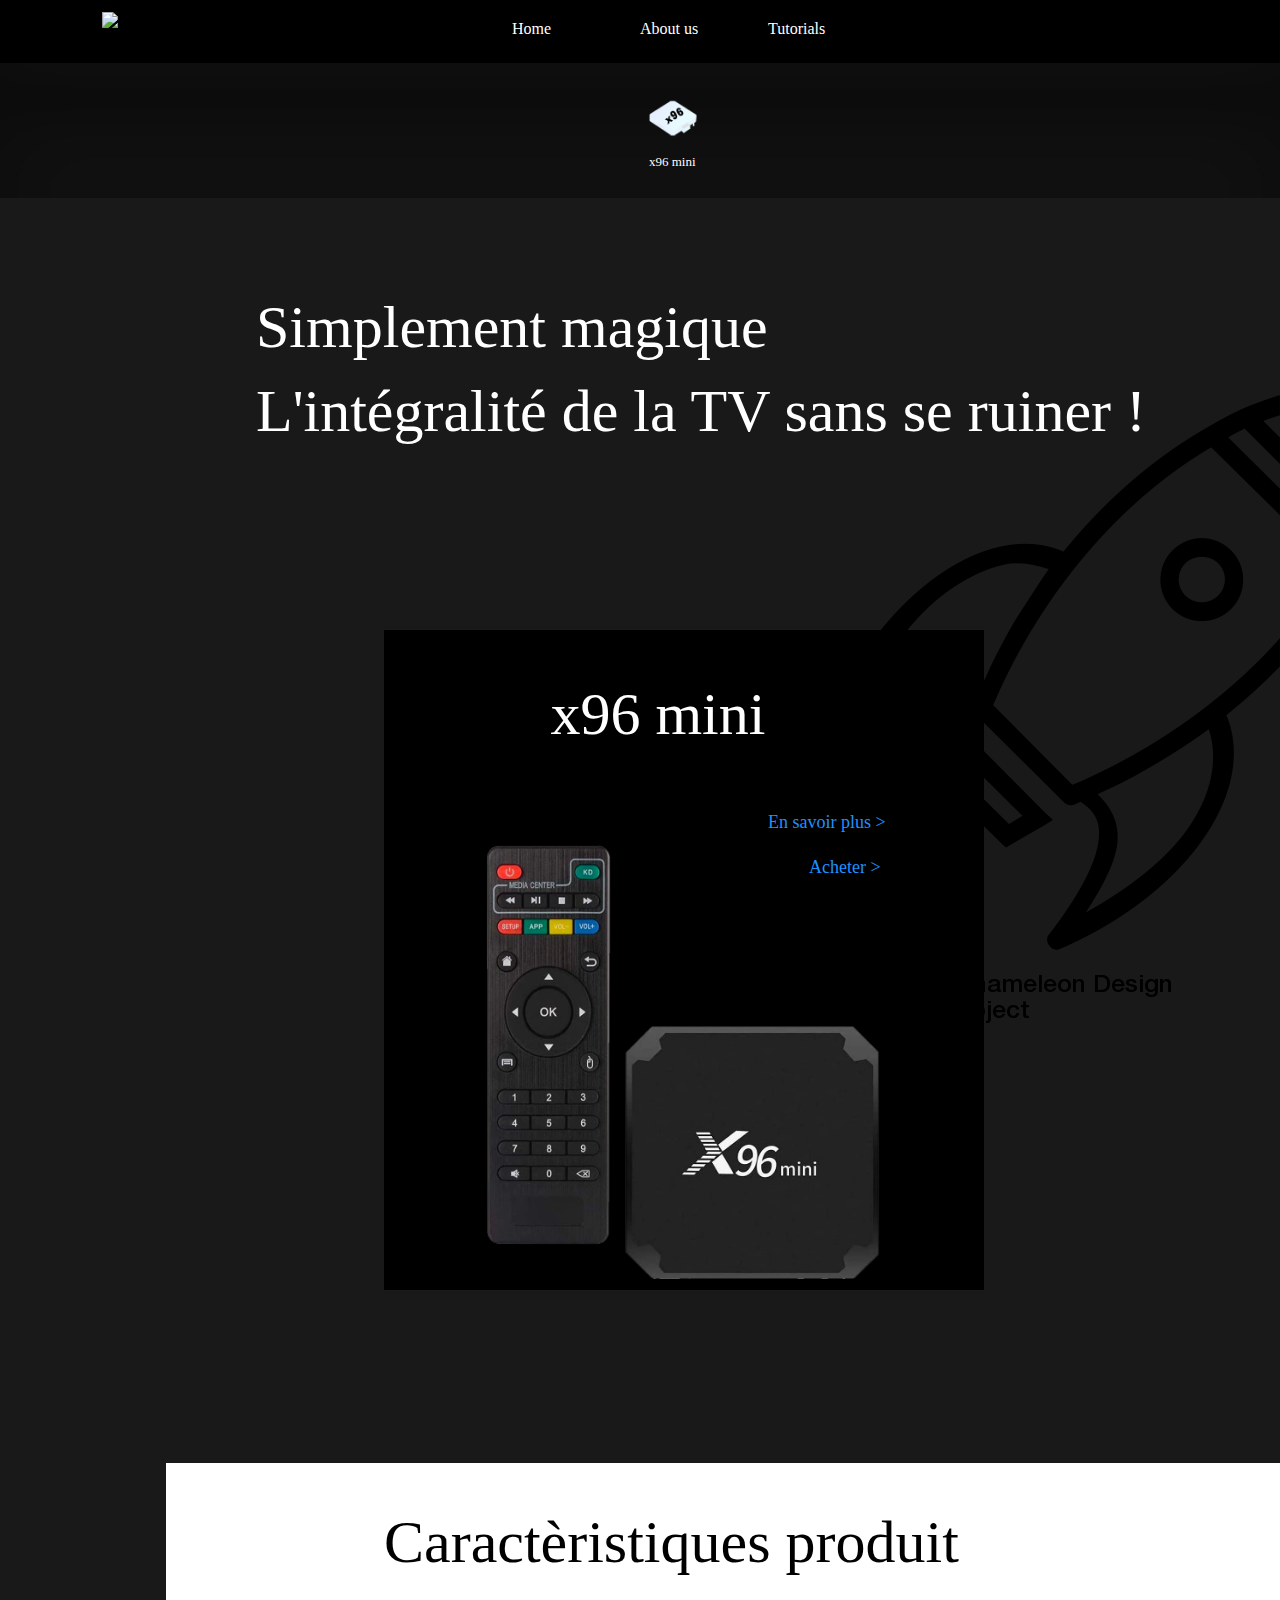
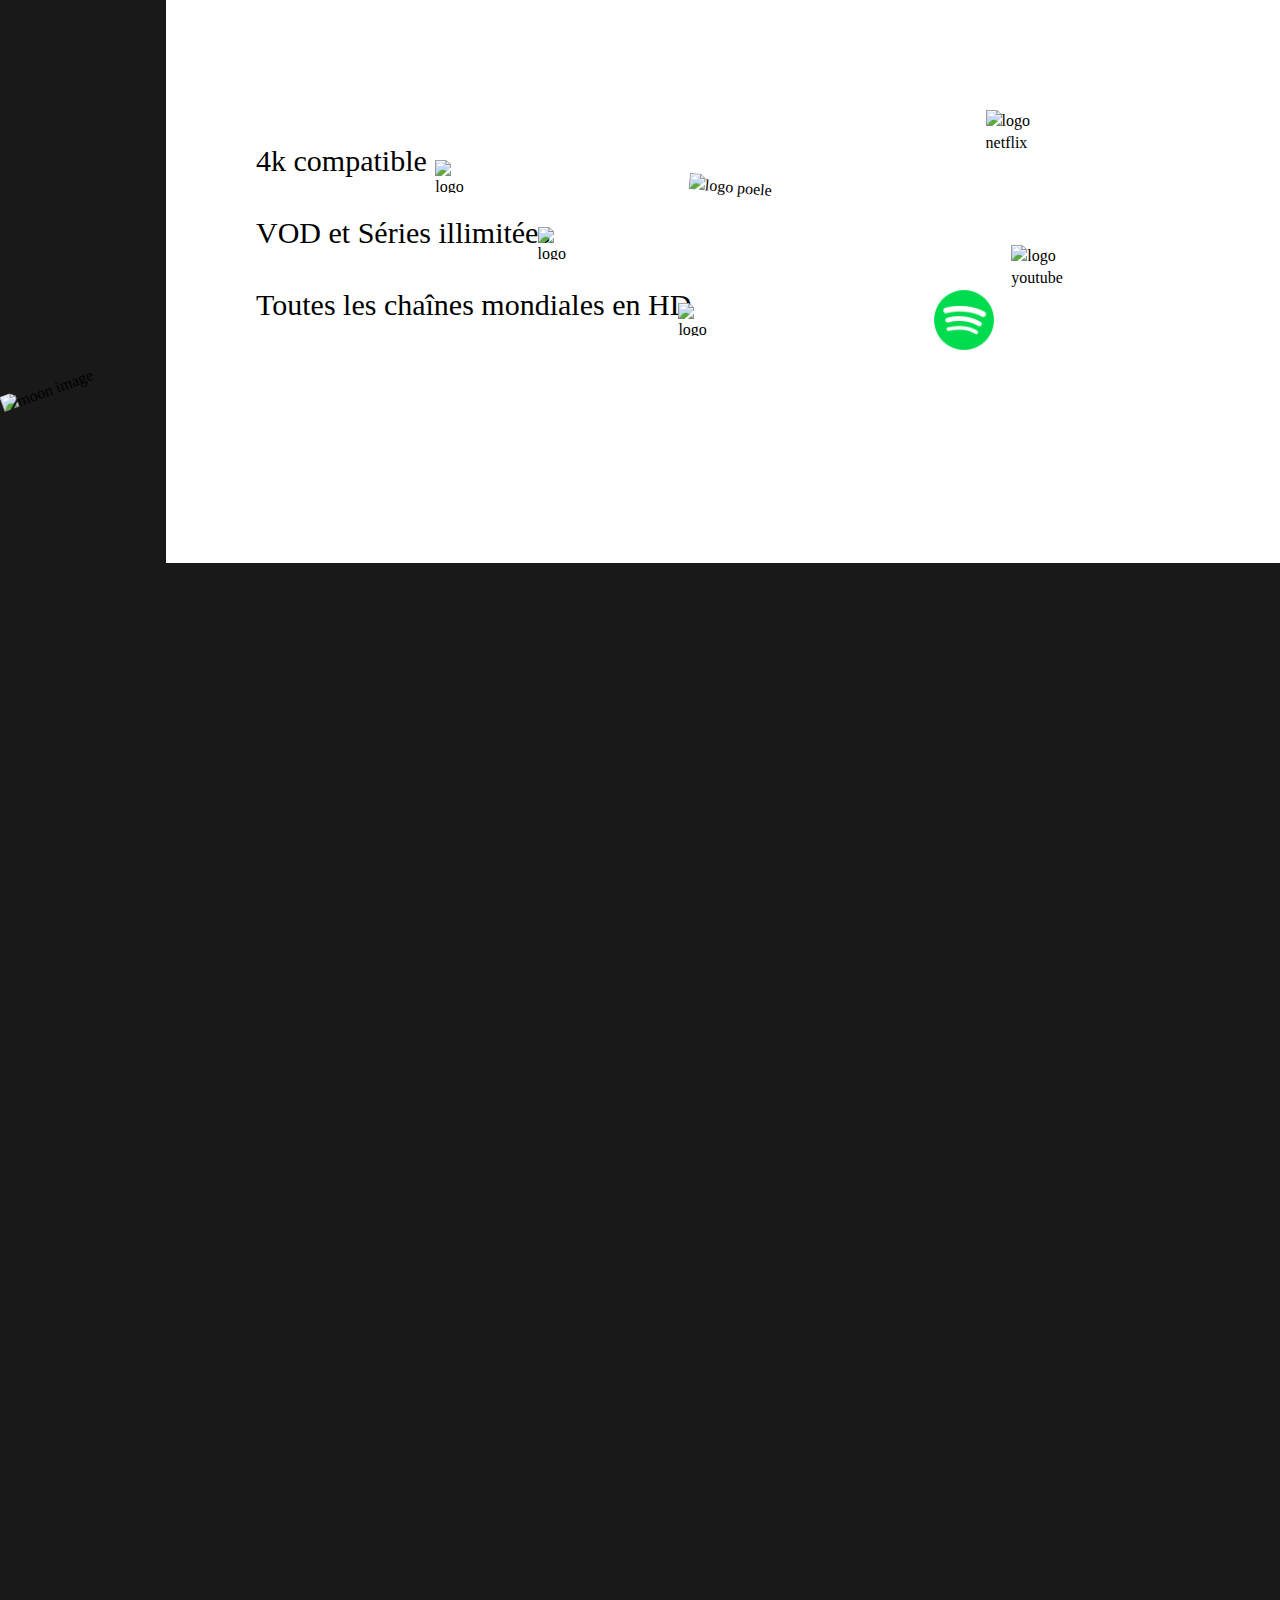
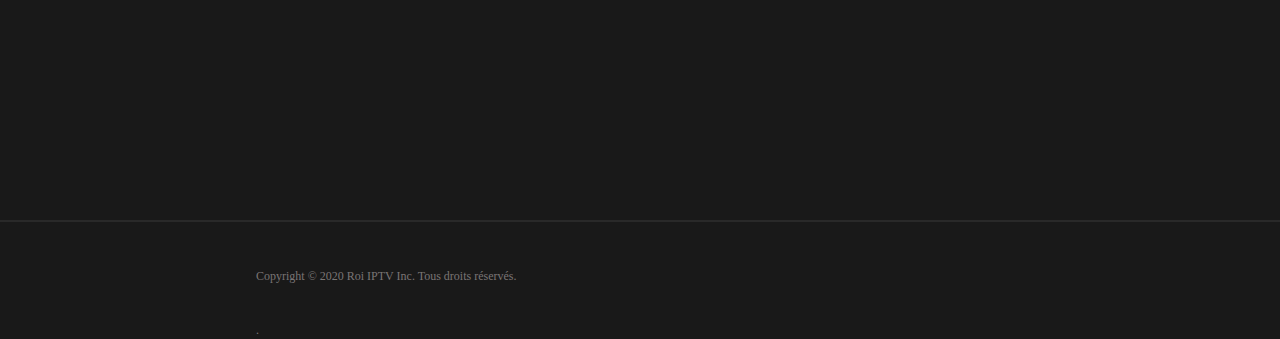
==== index.html @ aae1b85e "ajout fontface pour avoir polices" ====
<!DOCTYPE html>
<html>

  <head>
      <meta charset="utf-8">
      <title>Roi IPTV</title>

      <link rel="stylesheet" href="css/normalize.css">
      <link rel="stylesheet" href="css/main.css">
      <link rel="stylesheet" href="css/mobile.css">
      <meta name="viewport" content="width=device-width, initial-scale=1.0">

      <meta name="theme-color" content="#fafafa">

  </head>

  <body>

    <header>
      <div class="navbar"></div>
      <img class="couronne" src="img/couronne.png" alt="logo couronne"/>
      <img class="menuiptv" src="img/menuiptv.jpg" alt="menu iptv"/>
      <img class="logoiptv" src="img/iptvlogo.png" alt="logo iptv"/>

      <a class="home" href="index.html">Home</a>
      <a class="about" href="">About us</a>
      <a class="tuto" href="">Tutorials</a>


    </header>

    <main>
      <p class="titremagique">Simplement magique</br> L'intégralité de la TV sans se ruiner !</p>
      <ul>
        <li><a href="#first-sec" class="txt-product-scroll">x96 mini</a></li>
      </ul>

            <section id="blackblocsec">
              <p id="first-sec">FirstSec</p>
            </section>
            <section id="whiteblocsec">
              <p id="second-sec">FirstSec</p>
            </section>

      <p class="txt-product">x96 mini</p>


      <div id="blackblock"></div>


      <a href="#second-sec" class="learn-more">En savoir plus ></a>
      <a href="payment.html" class="acheter">Acheter ></a>
      <img src="img/commandex96.png" class="commandex96img">
      <img src="img/x96box.png" class="boxx96">
      <img src="img/x96img.png" class="x96img">


      <div class="whiteblock"></div>
      <img class="rocket" src="img/rocket.png" alt="rocket image">

      <img class="moon" src="img/moon.png" alt="moon image">
      <img class="spotify" src="img/spotify.png" alt="logo spotify">
      <img class="netflix" src="img/netflix.png" alt="logo netflix">
      <img class="youtube" src="img/youtube.png" alt="logo youtube">
      <img class="poele" src="img/poele.png" alt="logo poele">
      <p class="car-produit">Caractèristiques produit</p>
      <p class="quatrek">4k compatible</p>
      <p class="vod">VOD et Séries illimitées</p>
      <p class="chaines">Toutes les chaînes mondiales en HD</p>
      <img class="check" src="img/check.png" alt="logo check">
      <img class="check2" src="img/check.png" alt="logo check2">
      <img class="check3" src="img/check.png" alt="logo check3">


    </main>

    <footer>
      <p class="txt-copyright">Copyright © 2020 Roi IPTV Inc. Tous droits réservés.</p>
      <div class="blocfoot"></div>
      <p class="bas-page">.</p>
    </footer>

  <script>
    myID = document.getElementById("whiteblock");

    var myScrollFunc = function() {
      var y = window.scrollY;
      if (y >= 800) {
        myID.className = "whiteblock show"
      } else {
        myID.className = "whiteblock hide"
      }
    };

    window.addEventListener("scroll", myScrollFunc);
  </script>


  </body>

</html>
---- css/main.css ----
@font-face {
  font-family: "San Francisco";
  font-weight: 400;
  src: url("https://applesocial.s3.amazonaws.com/assets/styles/fonts/sanfrancisco/sanfranciscodisplay-regular-webfont.woff");
}

html {
    background-color: #191919;
    font-size: 1em;
    line-height: 1.4;
    scroll-behavior: smooth;
    overflow-x: hidden;
  }

  .navbar {
    position: absolute;
    background-color: black;
    top: 0%;
    width: 100%;
    height: 7%;
    z-index: 3;
  }


  .menuiptv {
    position: absolute;
    top: 0%;
    height: 22%;
    width: 100%;
  }

  .couronne {
    position: absolute;
    top: 1.3%;
    left: 8%;
    z-index: 4;
    height: 31px;
    width: 35px;
    animation-name: rotacrn;
    animation-duration: 3s;
  }

  .logoiptv {
    position: absolute;
    left: 50%;
    top: 10.5%;
    z-index: 4;
    height: 75px;
    width: 70px;
  }


  #blackblock {
    position: absolute;
    top: 70%;
    left: 30%;
    height: 660px;
    width: 600px;
    background-color: black;
    z-index: 4;
  }

  .titremagique {
    position: absolute;
    top: 25%;
    left: 20%;
    animation-name: anim-magique;
    animation-duration: 1.5s;
    animation-fill-mode: forwards;
    font-size: 60px;
    z-index: 4;
    color: white;
    font-family: "SF Pro Display";
  }

  @keyframes anim-magique {
    0%{visibility: hidden;top:36%;}
    50%{visibility: hidden;top:36%;}
    100%{visibility: visible;top:25%;}

  }

  .txt-product {
    position: absolute;
    color: white;
    font-size: 60px;
    font-family: "SF Pro Display";
    top: 68%;
    left: 43%;
    z-index: 5;

  }

  .txt-product-scroll {
    position: absolute;
    color: white;
    font-size: 13px;
    font-family: "Avenir";
    font-weight: Roman;
    text-decoration: none;
    top: 17%;
    left: 50.7%;
    z-index: 5;

  }

  .txt-product-scroll:hover {
    position: absolute;
    color: dodgerblue;
    font-size: 13px;
    font-family: "Avenir";
    font-weight: Roman;
    text-decoration: none;
    top: 17%;
    left: 50.7%;
    z-index: 5;

  }

  #first-sec {
    visibility: hidden;
    position: absolute;
    color: white;
    font-size: 60px;
    font-family: "SF Pro Display";
    top: 60%;
    left: 43%;
    z-index: 5;

  }

  .home {
    position: absolute;
    color: white;
    font-size: 16px;
    font-family: "Avenir";
    font-weight: Roman;
    text-decoration: none;
    top: 2%;
    left: 40%;
    z-index: 5;

  }

  .about {
    position: absolute;
    color: white;
    font-size: 16px;
    font-family: "Avenir";
    font-weight: Roman;
    text-decoration: none;
    top: 2%;
    left: 50%;
    z-index: 5;

  }

  .tuto {
    position: absolute;
    color: white;
    font-size: 16px;
    font-family: "Avenir";
    font-weight: Roman;
    text-decoration: none;
    top: 2%;
    left: 60%;
    z-index: 5;

  }

  .learn-more {
    position: absolute;
    color: dodgerblue;
    font-size: 18px;
    font-family: "SF Pro Display";
    font-weight: Light Italic;
    text-decoration: none;
    top: 90%;
    left: 60%;
    z-index: 7;

  }

 .x96img {

   display: none;
   position: absolute;
   height: 500px;
   width: 520px;
   top: 90%;
   left: 34%;
   z-index: 6;

 }

 .commandex96img {

   position: absolute;
   height: 430px;
   width: 155px;
   top: 93%;
   left: 37%;
   z-index: 6;

 }
  .boxx96 {
    position: absolute;
    height: 280px;
    width: 280px;
    top: 112.6%;
    left: 48%;
    z-index: 6;

  }

 .boxx96:hover {
   transform: rotate(-10deg);
   transition-duration: 3s;
 }

  .whiteblock {

    position: absolute;
    top: 162.5%;
    left: 13%;
    height: 700px;
    width: 1150px;
    background-color: white;
    z-index: 7;

  }

  #second-sec {
    visibility: hidden;
    position: absolute;
    color: white;
    font-size: 60px;
    font-family: "SF Pro Display";
    top: 153%;
    left: 43%;
    z-index: 5;

  }

  .txt-copyright {
    position: absolute;
    color: #7a7575;
    font-family: "SF Pro Display";
    font-size: 12px;
    top: 384%;
    left: 20%;
    z-index: 7;
  }

  .car-produit {
    position: absolute;
    color: black;
    font-family: "SF Pro Display";
    font-size: 60px;
    top: 160%;
    left: 30%;
    z-index: 8;
  }

  @keyframes rotacrn {
    0% {
      position: absolute;
    }
    100% {
      position: absolute;
      transform: rotate(360deg)
    }

  }

  .blocfoot {
    position: absolute;
    background-color: #292929;
    top: 380%;
    width: 100%;
    height: 0.2%;
    z-index: 3;
  }

  .bas-page {
    position: absolute;
    color: #7a7575;
    font-family: "SF Pro Display";
    font-size: 12px;
    top: 390%;
    left: 20%;
    z-index: 7;
  }

  .rocket {
    position: absolute;
    top: 40%;
    left: 60%;
    z-index: 2;
  }

  .rocketanim {
    position: absolute;
    height: 60px;
    width: 35px;
    top: 172%;
    left: 75%;
    animation-name: rocket-animation;
    animation-duration: 5s;
    animation-delay: 10s;
    animation-fill-mode: forwards;
    z-index: 8;
  }

  .moon {
    position: absolute;
    top: 220%;
    transform: rotate(340deg);
    left: 0%;
    z-index: 2;
  }

  @keyframes rocket-animation {
    0% {
      position: absolute;
      transform: rotate(0deg);
      top: 172%;
      left: 75%;
    }
    50% {
      position: absolute;
      transform: rotate(-90deg);
      top: 177%;
      left: 75%;
    }
    100% {
      position: absolute;
      transform: rotate(-90deg);
      top: 177%;
      left: 30%;
    }
  }

#paypal-button-container,#smart-button-container{
  position: absolute;
  top:90%;
}

 .acheter {
   position: absolute;
   color: dodgerblue;
   font-size: 18px;
   font-family: "SF Pro Display";
   font-weight: Light Italic;
   text-decoration: none;
   top: 95%;
   left: 63.2%;
   z-index: 7;

 }

 .spotify{
   position: absolute;
   top:210%;
   left:73%;
   height:60px;
   width:60px;
   transformation:rotate(0deg);
   animation-name:anim-spot;
   animation-duration:5s;
   animation-fill-mode:forwards;
   animation-iteration-count: infinite;
   z-index:8;
 }

 .netflix{
   position: absolute;
   top:190%;
   left:77%;
   height:63px;
   width:86px;
   animation-name:anim-net;
   animation-duration:5s;
   animation-fill-mode:forwards;
   animation-iteration-count: infinite;
   z-index:8;
 }

 .youtube{
   position: absolute;
   top:205%;
   left:79%;
   height:63px;
   width:63px;
   animation-name:anim-ytb;
   animation-duration:5s;
   animation-fill-mode:forwards;
   animation-iteration-count: infinite;
   z-index:8;
 }

 .poele{
   position: absolute;
   top:200%;
   left:53%;
   height:247px;
   width:635px;
   transform: rotate(5deg);
   animation-name:anim-poele;
   animation-duration:5s;
   animation-fill-mode:forwards;
   animation-iteration-count: infinite;
   z-index:7;
 }

 @keyframes anim-poele{
   0%{transform:rotate(5deg);}
   50%{transform:rotate(-5deg);}
   100%{transform:rotate(5deg);}

 }

 @keyframes anim-spot{
   0%{top:198%;}
   30%{top:190%;transform:rotate(-90deg)}
   100%{top:198%;transform:rotate(0deg)}
 }

 @keyframes anim-net{
   0%{top:190%;}
   30%{top:185%;transform:rotate(-45deg)}
   100%{top:190%;transform:rotate(0deg)}
 }

 @keyframes anim-ytb{
   0%{top:205%;}
   30%{top:195%;transform:rotate(-40deg)}
   100%{top:205%;transform:rotate(0deg)}
 }

 .quatrek {
   position: absolute;
   color: black;
   font-family: "SF Pro Display";
   font-size: 30px;
   top: 190%;
   left: 20%;
   z-index: 8;
 }

 .vod {
   position: absolute;
   color: black;
   font-family: "SF Pro Display";
   font-size: 30px;
   top: 198%;
   left: 20%;
   z-index: 8;
 }

 .chaines {
   position: absolute;
   color: black;
   font-family: "SF Pro Display";
   font-size: 30px;
   top: 206%;
   left: 20%;
   z-index: 8;
 }

 .check{
   position: absolute;
   top:195.5%;
   left:34%;
   z-index: 8;
   height:33px;
   width:33px;
 }

 .check2{
   position: absolute;
   top:203%;
   left:42%;
   z-index: 8;
   height:33px;
   width:33px;
 }

 .check3{
   position: absolute;
   top:211.4%;
   left:53%;
   z-index: 8;
   height:33px;
   width:33px;
 }
---- css/mobile.css ----
@media screen and (max-width: 450px) {


  .home {
    left:28%;
  }

  .about {
    left:45%;
  }

  .tuto{
    left:68%;
  }

  .logoiptv{
    left:42%;
  }

  .txt-product{
    left:20%;
  }

  .txt-product-scroll{
    left:44.5%;
  }

  .txt-product-scroll:hover {
    left:44.5%;

  }

  .titremagique{
    top:20%;
    left:10%;
    font-size: 32px;
  }

  @keyframes anim-magique {
    0%{visibility: hidden;top:36%;}
    50%{visibility: hidden;top:36%;}
    100%{visibility: visible;top:20%;}

  }

  #blackblock{
    top:53%;
    left:4.5%;
    height: 500px;
    width: 340px;
  }

  .rocket{
    display: none;
  }


  .moon{
    display: none;
  }

  .txt-product{
    top:46%;
  }

  .x96img{
    display: block;
    top:70%;
    left:7%;
    height: 325px;
    width: 338px;
  }

  .commandex96img {

    display: none;
    position: absolute;
    height: 430px;
    width: 155px;
    top: 93%;
    left: 37%;
    z-index: 6;

  }
  .boxx96 {
    display: none;
    position: absolute;
    height: 280px;
    width: 280px;
    top: 112.6%;
    left: 48%;
    z-index: 6;

  }

  .learn-more{
    top:70%;
  }

  #first-sec {
    top: 40%;

  }

  .whiteblock{
    display:block;
    height: 630px;
    width: 340px;
    left:4.5%;
    top:150%;
  }
  .car-produit{
    top:145%;
    font-size: 40px ;
    left:8%;
  }

  #second-sec{
    top:139.9%;
  }

  .txt-copyright {

    left: 13%;

  }

  .acheter{
    top:75%;
    left:72.4%;
  }

  .poele{
    top:225%;
    left:8%;
    height:123.5px;
    width:317.5px;
  }

  .quatrek {

    top: 170%;
    left:6%;

  }

  .vod {

    top: 178%;
    left:6%;

  }

  .chaines {

    top: 186%;
    left:6%;

  }

  .check{

    top:176%;
    left:59%;

  }

  .check2{

    top:184%;
    left:86%;

  }

  .check3{

    top:198%;
    left:68%;
  }

  .spotify{
    top:220%;
    left:44%;
    height: 40px;
    width: 40px;
  }

  .netflix{
    left:54%;
    height: 42px;
    width: 57.333px;
  }

  .youtube{
    left:56%;
    height: 42px;
    width: 42px;
  }

  @keyframes anim-spot{
    0%{top:220%;}
    30%{top:215%;transform:rotate(-90deg)}
    100%{top:220%;transform:rotate(0deg)}
  }

  @keyframes anim-net{
    0%{top:223%;}
    30%{top:218%;transform:rotate(-45deg)}
    100%{top:223%;transform:rotate(0deg)}
  }

  @keyframes anim-ytb{
    0%{top:215%;}
    30%{top:210%;transform:rotate(-40deg)}
    100%{top:215%;transform:rotate(0deg)}
  }

  #paypal-button-container{
    position: absolute;
    top:45%;
    left:0%;
    background-position-y: 600px;

  }

  #whiteblockPAY {
    position: absolute;
    top: 40%;
    left: 0%;
    height: 200px;
    width: 100%;
    background-color: darkgrey;
    z-index: 4;
  }

}
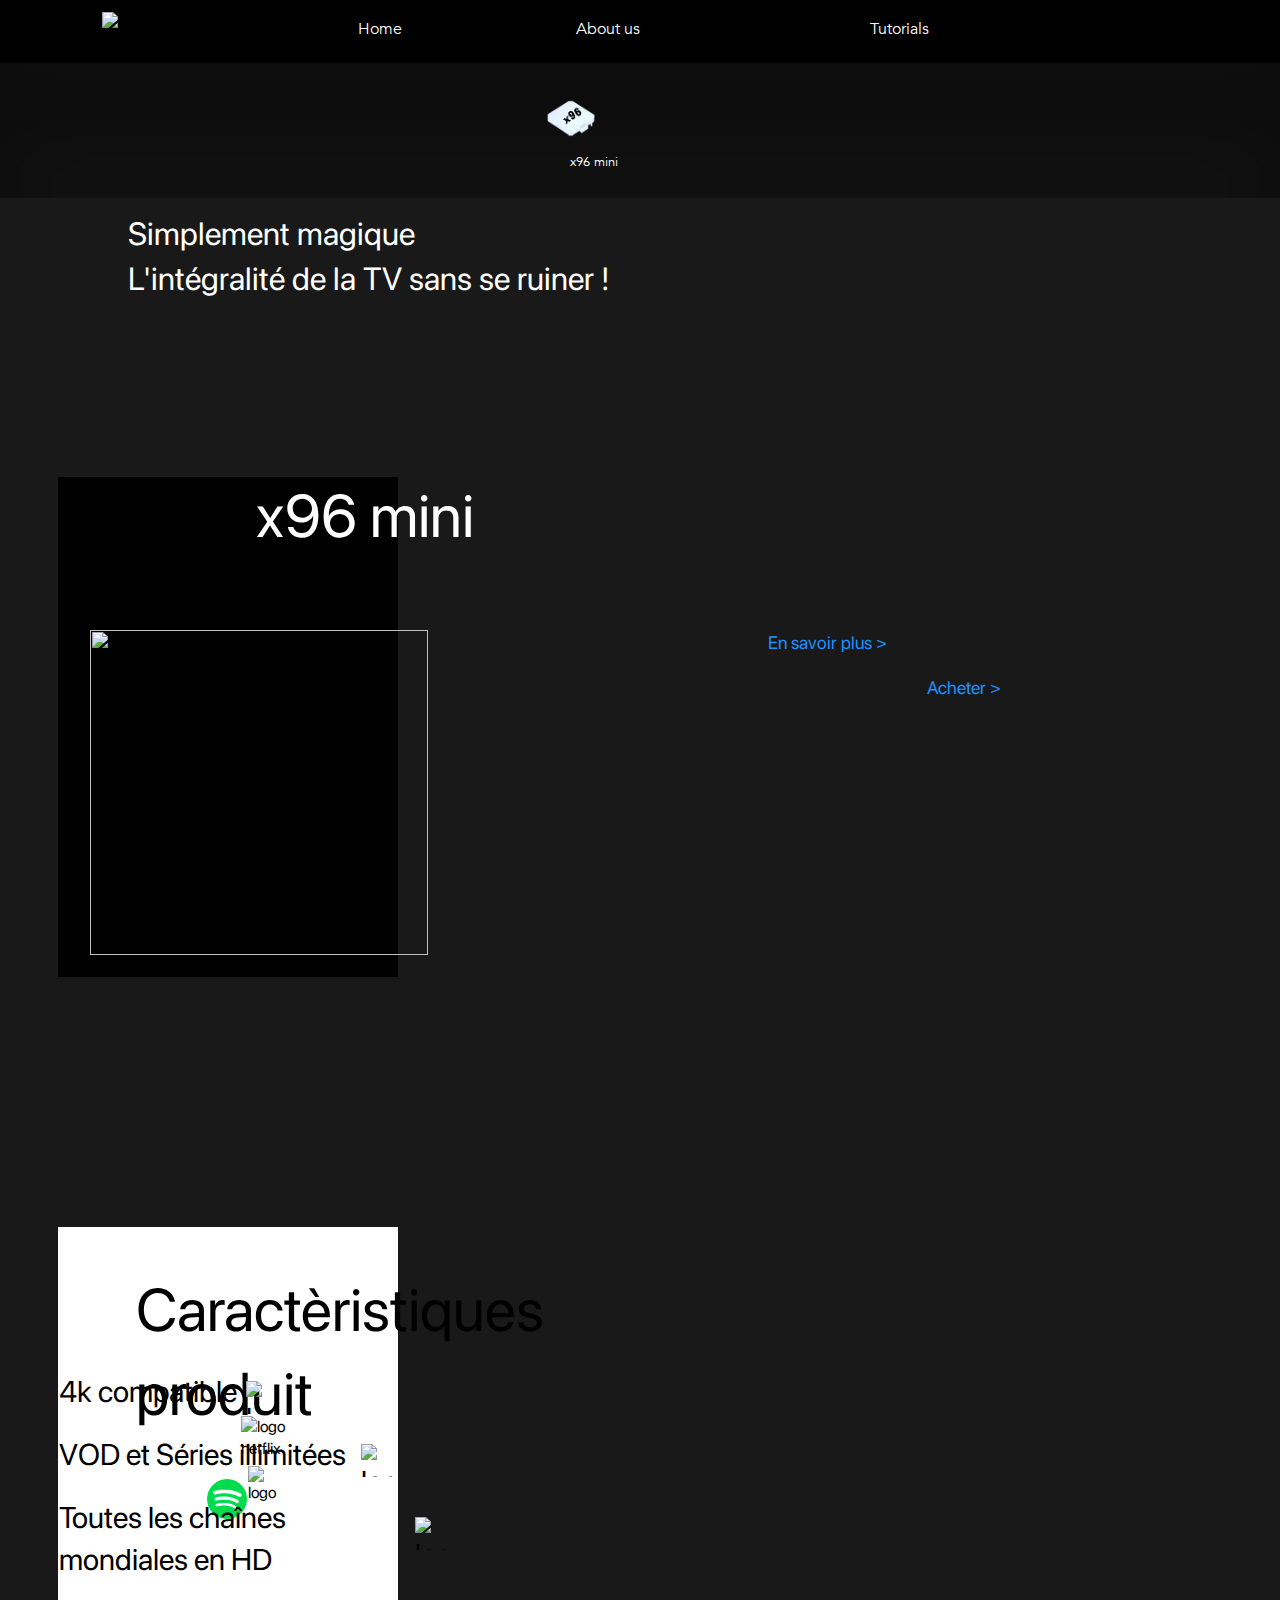
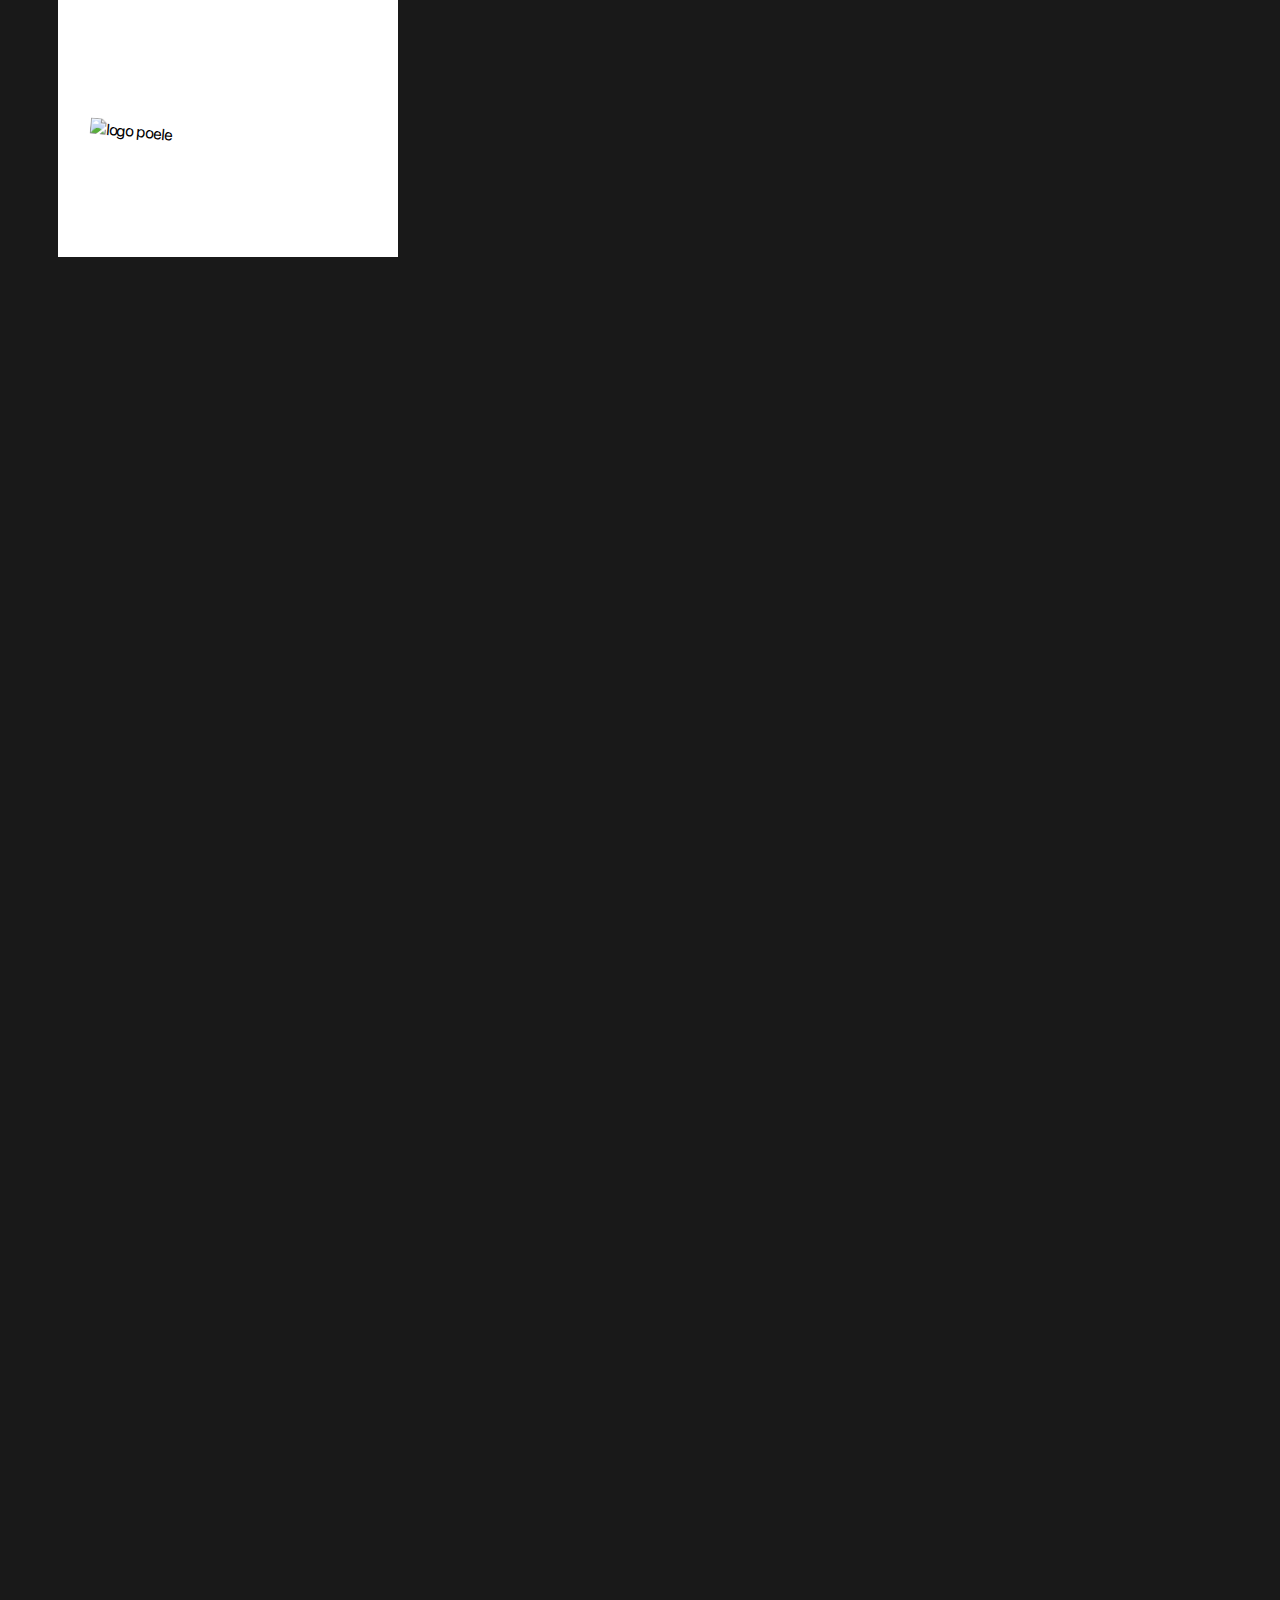
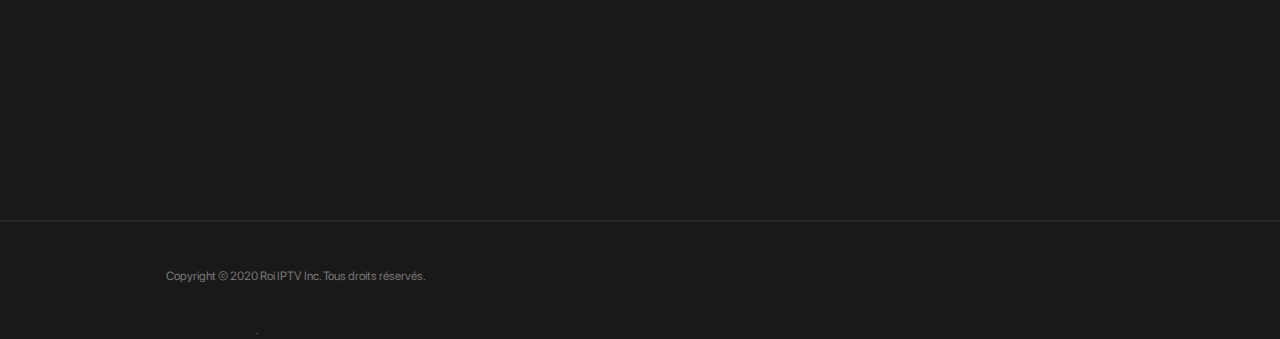
==== commit fdc3bd9f: "premiere page presque fully responsive" ====
--- a/index.html
+++ b/index.html
@@ -45,7 +45,25 @@
       <p class="txt-product">x96 mini</p>
 
 
-      <div id="blackblock"></div>
+      <div id="blackblock">
+        <div class="whiteblock">
+          <img class="poele" src="img/poele.png" alt="logo poele">
+          <img class="youtube" src="img/youtube.png" alt="logo youtube">
+          <img class="spotify" src="img/spotify.png" alt="logo spotify">
+          <img class="netflix" src="img/netflix.png" alt="logo netflix">
+          <p class="car-produit">Caractèristiques produit</p>
+
+          <p class="quatrek"><img class="check" src="img/check.png" alt="logo check">4k compatible</p>
+
+
+          <p class="vod"><img class="check2" src="img/check.png" alt="logo check2">VOD et Séries illimitées</p>
+
+
+          <p class="chaines"><img class="check3" src="img/check.png" alt="logo check3">Toutes les chaînes mondiales en HD</p>
+
+
+        </div>
+      </div>
 
 
       <a href="#second-sec" class="learn-more">En savoir plus ></a>
@@ -55,21 +73,12 @@
       <img src="img/x96img.png" class="x96img">
 
 
-      <div class="whiteblock"></div>
+
       <img class="rocket" src="img/rocket.png" alt="rocket image">
 
       <img class="moon" src="img/moon.png" alt="moon image">
-      <img class="spotify" src="img/spotify.png" alt="logo spotify">
-      <img class="netflix" src="img/netflix.png" alt="logo netflix">
-      <img class="youtube" src="img/youtube.png" alt="logo youtube">
-      <img class="poele" src="img/poele.png" alt="logo poele">
-      <p class="car-produit">Caractèristiques produit</p>
-      <p class="quatrek">4k compatible</p>
-      <p class="vod">VOD et Séries illimitées</p>
-      <p class="chaines">Toutes les chaînes mondiales en HD</p>
-      <img class="check" src="img/check.png" alt="logo check">
-      <img class="check2" src="img/check.png" alt="logo check2">
-      <img class="check3" src="img/check.png" alt="logo check3">
+
+
 
 
     </main>
--- a/css/main.css
+++ b/css/main.css
@@ -1,14 +1,23 @@
-@font-face {
-  font-family: "San Francisco";
-  font-weight: 400;
-  src: url("https://applesocial.s3.amazonaws.com/assets/styles/fonts/sanfrancisco/sanfranciscodisplay-regular-webfont.woff");
-}
-
-html {
+
+  @font-face {
+    font-family: "SF Pro Display";
+    src: url("../fonts/SF-Pro-Display-Regular.otf");
+    font-style: normal;
+  }
+
+  @font-face {
+    font-family: "Avenir";
+    src: url("../fonts/Avenir.ttc");
+    font-style: normal;
+  }
+
+
+  html {
     background-color: #191919;
     font-size: 1em;
     line-height: 1.4;
     scroll-behavior: smooth;
+    font-family: "SF Pro Display";
     overflow-x: hidden;
   }
 
@@ -74,9 +83,18 @@
   }
 
   @keyframes anim-magique {
-    0%{visibility: hidden;top:36%;}
-    50%{visibility: hidden;top:36%;}
-    100%{visibility: visible;top:25%;}
+    0% {
+      visibility: hidden;
+      top: 36%;
+    }
+    50% {
+      visibility: hidden;
+      top: 36%;
+    }
+    100% {
+      visibility: visible;
+      top: 25%;
+    }
 
   }
 
@@ -181,28 +199,29 @@
 
   }
 
- .x96img {
-
-   display: none;
-   position: absolute;
-   height: 500px;
-   width: 520px;
-   top: 90%;
-   left: 34%;
-   z-index: 6;
-
- }
-
- .commandex96img {
-
-   position: absolute;
-   height: 430px;
-   width: 155px;
-   top: 93%;
-   left: 37%;
-   z-index: 6;
-
- }
+  .x96img {
+
+    display: none;
+    position: absolute;
+    height: 500px;
+    width: 520px;
+    top: 90%;
+    left: 34%;
+    z-index: 6;
+
+  }
+
+  .commandex96img {
+
+    position: absolute;
+    height: 430px;
+    width: 155px;
+    top: 93%;
+    left: 37%;
+    z-index: 6;
+
+  }
+
   .boxx96 {
     position: absolute;
     height: 280px;
@@ -213,16 +232,16 @@
 
   }
 
- .boxx96:hover {
-   transform: rotate(-10deg);
-   transition-duration: 3s;
- }
+  .boxx96:hover {
+    transform: rotate(-10deg);
+    transition-duration: 3s;
+  }
 
   .whiteblock {
 
     position: absolute;
-    top: 162.5%;
-    left: 13%;
+    top: 100%;
+    left: -40%;
     height: 700px;
     width: 1150px;
     background-color: white;
@@ -257,8 +276,8 @@
     color: black;
     font-family: "SF Pro Display";
     font-size: 60px;
-    top: 160%;
-    left: 30%;
+    top: -3%;
+    left: 23%;
     z-index: 8;
   }
 
@@ -277,6 +296,7 @@
     position: absolute;
     background-color: #292929;
     top: 380%;
+    left: 0%;
     width: 100%;
     height: 0.2%;
     z-index: 3;
@@ -341,158 +361,194 @@
     }
   }
 
-#paypal-button-container,#smart-button-container{
-  position: absolute;
-  top:90%;
-}
-
- .acheter {
-   position: absolute;
-   color: dodgerblue;
-   font-size: 18px;
-   font-family: "SF Pro Display";
-   font-weight: Light Italic;
-   text-decoration: none;
-   top: 95%;
-   left: 63.2%;
-   z-index: 7;
-
- }
-
- .spotify{
-   position: absolute;
-   top:210%;
-   left:73%;
-   height:60px;
-   width:60px;
-   transformation:rotate(0deg);
-   animation-name:anim-spot;
-   animation-duration:5s;
-   animation-fill-mode:forwards;
-   animation-iteration-count: infinite;
-   z-index:8;
- }
-
- .netflix{
-   position: absolute;
-   top:190%;
-   left:77%;
-   height:63px;
-   width:86px;
-   animation-name:anim-net;
-   animation-duration:5s;
-   animation-fill-mode:forwards;
-   animation-iteration-count: infinite;
-   z-index:8;
- }
-
- .youtube{
-   position: absolute;
-   top:205%;
-   left:79%;
-   height:63px;
-   width:63px;
-   animation-name:anim-ytb;
-   animation-duration:5s;
-   animation-fill-mode:forwards;
-   animation-iteration-count: infinite;
-   z-index:8;
- }
-
- .poele{
-   position: absolute;
-   top:200%;
-   left:53%;
-   height:247px;
-   width:635px;
-   transform: rotate(5deg);
-   animation-name:anim-poele;
-   animation-duration:5s;
-   animation-fill-mode:forwards;
-   animation-iteration-count: infinite;
-   z-index:7;
- }
-
- @keyframes anim-poele{
-   0%{transform:rotate(5deg);}
-   50%{transform:rotate(-5deg);}
-   100%{transform:rotate(5deg);}
-
- }
-
- @keyframes anim-spot{
-   0%{top:198%;}
-   30%{top:190%;transform:rotate(-90deg)}
-   100%{top:198%;transform:rotate(0deg)}
- }
-
- @keyframes anim-net{
-   0%{top:190%;}
-   30%{top:185%;transform:rotate(-45deg)}
-   100%{top:190%;transform:rotate(0deg)}
- }
-
- @keyframes anim-ytb{
-   0%{top:205%;}
-   30%{top:195%;transform:rotate(-40deg)}
-   100%{top:205%;transform:rotate(0deg)}
- }
-
- .quatrek {
-   position: absolute;
-   color: black;
-   font-family: "SF Pro Display";
-   font-size: 30px;
-   top: 190%;
-   left: 20%;
-   z-index: 8;
- }
-
- .vod {
-   position: absolute;
-   color: black;
-   font-family: "SF Pro Display";
-   font-size: 30px;
-   top: 198%;
-   left: 20%;
-   z-index: 8;
- }
-
- .chaines {
-   position: absolute;
-   color: black;
-   font-family: "SF Pro Display";
-   font-size: 30px;
-   top: 206%;
-   left: 20%;
-   z-index: 8;
- }
-
- .check{
-   position: absolute;
-   top:195.5%;
-   left:34%;
-   z-index: 8;
-   height:33px;
-   width:33px;
- }
-
- .check2{
-   position: absolute;
-   top:203%;
-   left:42%;
-   z-index: 8;
-   height:33px;
-   width:33px;
- }
-
- .check3{
-   position: absolute;
-   top:211.4%;
-   left:53%;
-   z-index: 8;
-   height:33px;
-   width:33px;
- }
-
-
+  #paypal-button-container, #smart-button-container {
+    position: absolute;
+    top: 90%;
+  }
+
+  .acheter {
+    position: absolute;
+    color: dodgerblue;
+    font-size: 18px;
+    font-family: "SF Pro Display";
+    font-weight: Light Italic;
+    text-decoration: none;
+    top: 95%;
+    left: 63.2%;
+    z-index: 7;
+
+  }
+
+  .spotify {
+    position: absolute;
+    top: 40%;
+    left: 75%;
+    height: 60px;
+    width: 60px;
+    transformation: rotate(0deg);
+    animation-name: anim-spot;
+    animation-duration: 5s;
+    animation-fill-mode: forwards;
+    animation-iteration-count: infinite;
+    z-index: 8;
+  }
+
+  .netflix {
+    position: absolute;
+    top: 30%;
+    left: 80%;
+    height: 63px;
+    width: 86px;
+    animation-name: anim-net;
+    animation-duration: 5s;
+    animation-fill-mode: forwards;
+    animation-iteration-count: infinite;
+    z-index: 8;
+  }
+
+  .youtube{
+    position: absolute;
+    top: 38%;
+    left: 82%;
+    height: 63px;
+    width: 63px;
+    animation-name: anim-ytb;
+    animation-duration: 5s;
+    animation-fill-mode: forwards;
+    animation-iteration-count: infinite;
+    z-index: 8;
+  }
+
+  .poele {
+    position: absolute;
+    top: 40%;
+    left: 50%;
+    height: 247px;
+    width: 635px;
+    transform: rotate(5deg);
+    animation-name: anim-poele;
+    animation-duration: 5s;
+    animation-fill-mode: forwards;
+    animation-iteration-count: infinite;
+    z-index: 7;
+  }
+
+  @keyframes anim-poele {
+    0% {
+      transform: rotate(5deg);
+    }
+    30% {
+      transform: rotate(-5deg);
+    }
+    100% {
+      transform: rotate(5deg);
+    }
+
+  }
+
+  @keyframes anim-spot {
+    0% {
+      top: 40%;
+    }
+    30% {
+      top: 30%;
+      transform: rotate(-90deg)
+    }
+    100% {
+      top: 40%;
+      transform: rotate(0deg)
+    }
+  }
+
+  @keyframes anim-net {
+    0% {
+      top: 30%;
+    }
+    30% {
+      top: 20%;
+      transform: rotate(-45deg)
+    }
+    100% {
+      top: 30%;
+      transform: rotate(0deg)
+    }
+  }
+
+  @keyframes anim-ytb {
+    0% {
+      top: 43%;
+    }
+    30% {
+      top: 33%;
+      transform: rotate(-40deg)
+    }
+    100% {
+      top: 43%;
+      transform: rotate(0deg)
+    }
+  }
+
+  .quatrek {
+    position: absolute;
+    color: black;
+    font-family: "SF Pro Display";
+    font-size: 30px;
+    top: 18%;
+    left: 10%;
+    z-index: 8;
+  }
+
+  .vod {
+    position: absolute;
+    color: black;
+    font-family: "SF Pro Display";
+    font-size: 30px;
+    top: 38%;
+    left: 10%;
+    z-index: 8;
+  }
+
+  .chaines {
+    position: absolute;
+    color: black;
+    font-family: "SF Pro Display";
+    font-size: 30px;
+    top: 58%;
+    left: 10%;
+    z-index: 8;
+  }
+
+
+
+  .check {
+    position: absolute;
+    top: 25%;
+    left: 105%;
+    z-index: 8;
+    height: 33px;
+    width: 33px;
+  }
+
+  .check2 {
+    position: absolute;
+    top: 25%;
+    left: 105%;
+    z-index: 8;
+    height: 33px;
+    width: 33px;
+  }
+
+  .check3 {
+    position: absolute;
+    top: 25%;
+    left: 105%;
+    z-index: 8;
+    height: 33px;
+    width: 33px;
+  }
+
+
+
+
+
+
--- a/css/mobile.css
+++ b/css/mobile.css
@@ -1,5 +1,14 @@
-@media screen and (max-width: 450px) {
-
+/* Iphone <=8 */
+
+@media screen and (max-width : 375px) {
+
+  .navbar{
+    height:10%;
+  }
+
+  .menuiptv{
+    height:23%;
+  }
 
   .home {
     left:28%;
@@ -105,14 +114,15 @@
   .whiteblock{
     display:block;
     height: 630px;
-    width: 340px;
-    left:4.5%;
+    width: 100%;
+    left:0%;
     top:150%;
   }
+
   .car-produit{
-    top:145%;
     font-size: 40px ;
-    left:8%;
+    top:-5%;
+    left:2%;
   }
 
   #second-sec{
@@ -131,7 +141,7 @@
   }
 
   .poele{
-    top:225%;
+    top:80%;
     left:8%;
     height:123.5px;
     width:317.5px;
@@ -139,47 +149,32 @@
 
   .quatrek {
 
-    top: 170%;
-    left:6%;
+    top: 18%;
+    left:0.5%;
 
   }
 
   .vod {
 
-    top: 178%;
-    left:6%;
+    top: 28%;
+    left:0.5%;
 
   }
 
   .chaines {
 
-    top: 186%;
-    left:6%;
-
-  }
-
-  .check{
-
-    top:176%;
-    left:59%;
-
-  }
-
-  .check2{
-
-    top:184%;
-    left:86%;
-
-  }
-
-  .check3{
-
-    top:198%;
-    left:68%;
+    top: 38%;
+    left:0.5%;
+
+  }
+
+  .check3 {
+
+    top: 60%;
+    left: 68%;
   }
 
   .spotify{
-    top:220%;
     left:44%;
     height: 40px;
     width: 40px;
@@ -198,21 +193,431 @@
   }
 
   @keyframes anim-spot{
-    0%{top:220%;}
-    30%{top:215%;transform:rotate(-90deg)}
-    100%{top:220%;transform:rotate(0deg)}
+    0%{top:217%;}
+    30%{top:212%;transform:rotate(-90deg)}
+    100%{top:217%;transform:rotate(0deg)}
   }
 
   @keyframes anim-net{
-    0%{top:223%;}
-    30%{top:218%;transform:rotate(-45deg)}
-    100%{top:223%;transform:rotate(0deg)}
+    0%{top:219%;}
+    30%{top:214%;transform:rotate(-45deg)}
+    100%{top:219%;transform:rotate(0deg)}
   }
 
   @keyframes anim-ytb{
-    0%{top:215%;}
-    30%{top:210%;transform:rotate(-40deg)}
-    100%{top:215%;transform:rotate(0deg)}
+    0%{top:212%;}
+    30%{top:207%;transform:rotate(-40deg)}
+    100%{top:212%;transform:rotate(0deg)}
+  }
+
+
+  .greyblock{
+    display: none;
+  }
+
+}
+
+
+/* Iphone Plus */
+@media screen and (min-width: 411px) and (max-width: 600px){
+
+
+  .home {
+    left:28%;
+  }
+
+  .about {
+    left:45%;
+  }
+
+  .tuto{
+    left:68%;
+  }
+
+  .logoiptv{
+    left:42%;
+  }
+
+  .txt-product{
+    left:20%;
+  }
+
+  .txt-product-scroll{
+    left:44.5%;
+  }
+
+  .txt-product-scroll:hover {
+    left:44.5%;
+
+  }
+
+  .titremagique{
+    top:20%;
+    left:10%;
+    font-size: 32px;
+  }
+
+  @keyframes anim-magique {
+    0%{visibility: hidden;top:36%;}
+    50%{visibility: hidden;top:36%;}
+    100%{visibility: visible;top:20%;}
+
+  }
+
+  #blackblock{
+    top:53%;
+    left:4.5%;
+    height: 500px;
+    width: 375px;
+  }
+
+  .rocket{
+    display: none;
+  }
+
+
+  .moon{
+    display: none;
+  }
+
+  .txt-product{
+    top:46%;
+  }
+
+  .x96img{
+    display: block;
+    top:70%;
+    left:7%;
+    height: 325px;
+    width: 338px;
+  }
+
+  .commandex96img {
+
+    display: none;
+    position: absolute;
+    height: 430px;
+    width: 155px;
+    top: 93%;
+    left: 37%;
+    z-index: 6;
+
+  }
+  .boxx96 {
+    display: none;
+    position: absolute;
+    height: 280px;
+    width: 280px;
+    top: 112.6%;
+    left: 48%;
+    z-index: 6;
+
+  }
+
+  .learn-more{
+    top:70%;
+  }
+
+  #first-sec {
+    top: 40%;
+
+  }
+
+  .whiteblock{
+    display:block;
+    height: 630px;
+    width: 100%;
+    left:0%;
+    top:150%;
+  }
+  .car-produit{
+    font-size: 40px ;
+    top:-5%;
+    left:2%;
+  }
+
+  #second-sec{
+    top:139.9%;
+  }
+
+  .txt-copyright {
+
+    left: 13%;
+
+  }
+
+  .acheter{
+    top:75%;
+    left:72.4%;
+  }
+
+  .poele{
+    top:80%;
+    left:8%;
+    height:123.5px;
+    width:317.5px;
+  }
+
+  .quatrek {
+
+    top: 18%;
+    left:0.5%;
+
+  }
+
+  .vod {
+
+    top: 28%;
+    left:0.5%;
+
+  }
+
+  .chaines {
+
+    top: 38%;
+    left:0.5%;
+
+  }
+
+
+
+  .spotify{
+    left:44%;
+    height: 40px;
+    width: 40px;
+  }
+
+  .netflix{
+    left:54%;
+    height: 42px;
+    width: 57.333px;
+  }
+
+  .youtube{
+    left:56%;
+    height: 42px;
+    width: 42px;
+  }
+
+  @keyframes anim-spot{
+    0%{top:207%;}
+    30%{top:202%;transform:rotate(-90deg)}
+    100%{top:207%;transform:rotate(0deg)}
+  }
+
+  @keyframes anim-net{
+    0%{top:209%;}
+    30%{top:204%;transform:rotate(-45deg)}
+    100%{top:209%;transform:rotate(0deg)}
+  }
+
+  @keyframes anim-ytb{
+    0%{top:202%;}
+    30%{top:197%;transform:rotate(-40deg)}
+    100%{top:202%;transform:rotate(0deg)}
+  }
+
+  .check3 {
+
+    top: 60%;
+    left: 27%;
+  }
+
+
+}
+
+
+/* Iphone X */
+@media screen and (min-height: 812px) and (max-height: 900px){
+
+
+  .home {
+    left:28%;
+  }
+
+  .about {
+    left:45%;
+  }
+
+  .tuto{
+    left:68%;
+  }
+
+  .logoiptv{
+    left:42%;
+  }
+
+  .txt-product{
+    left:20%;
+  }
+
+  .txt-product-scroll{
+    left:44.5%;
+  }
+
+  .txt-product-scroll:hover {
+    left:44.5%;
+
+  }
+
+  .titremagique{
+    top:20%;
+    left:10%;
+    font-size: 32px;
+  }
+
+  @keyframes anim-magique {
+    0%{visibility: hidden;top:36%;}
+    50%{visibility: hidden;top:36%;}
+    100%{visibility: visible;top:20%;}
+
+  }
+
+  #blackblock{
+    top:53%;
+    left:4.5%;
+    height: 500px;
+    width: 340px;
+  }
+
+  .rocket{
+    display: none;
+  }
+
+
+  .moon{
+    display: none;
+  }
+
+  .txt-product{
+    top:46%;
+  }
+
+  .x96img{
+    display: block;
+    top:70%;
+    left:7%;
+    height: 325px;
+    width: 338px;
+  }
+
+  .commandex96img {
+
+    display: none;
+    position: absolute;
+    height: 430px;
+    width: 155px;
+    top: 93%;
+    left: 37%;
+    z-index: 6;
+
+  }
+  .boxx96 {
+    display: none;
+    position: absolute;
+    height: 280px;
+    width: 280px;
+    top: 112.6%;
+    left: 48%;
+    z-index: 6;
+
+  }
+
+  .learn-more{
+    top:70%;
+  }
+
+  #first-sec {
+    top: 40%;
+
+  }
+
+  .whiteblock{
+    display:block;
+    height: 630px;
+    width: 100%;
+    left:0%;
+    top:150%;
+  }
+
+
+  #second-sec{
+    top:139.9%;
+  }
+
+  .txt-copyright {
+
+    left: 13%;
+
+  }
+
+  .acheter{
+    top:75%;
+    left:72.4%;
+  }
+
+  .poele{
+    top:80%;
+    left:8%;
+    height:123.5px;
+    width:317.5px;
+  }
+
+  .quatrek {
+
+    top: 18%;
+    left:0.5%;
+
+  }
+
+  .vod {
+
+    top: 28%;
+    left:0.5%;
+
+  }
+
+  .chaines {
+
+    top: 38%;
+    left:0.5%;
+
+  }
+
+  .spotify{
+    left:44%;
+    height: 40px;
+    width: 40px;
+  }
+
+  .netflix{
+    left:54%;
+    height: 42px;
+    width: 57.333px;
+  }
+
+  .youtube{
+    left:56%;
+    height: 42px;
+    width: 42px;
+  }
+
+  @keyframes anim-spot{
+    0%{top:207%;}
+    30%{top:202%;transform:rotate(-90deg)}
+    100%{top:207%;transform:rotate(0deg)}
+  }
+
+  @keyframes anim-net{
+    0%{top:210%;}
+    30%{top:205%;transform:rotate(-45deg)}
+    100%{top:210%;transform:rotate(0deg)}
+  }
+
+  @keyframes anim-ytb{
+    0%{top:204%;}
+    30%{top:199%;transform:rotate(-40deg)}
+    100%{top:204%;transform:rotate(0deg)}
   }
 
   #paypal-button-container{
@@ -233,6 +638,11 @@
     z-index: 4;
   }
 
+  .greyblock{
+    display: none;
+  }
+
+
 }
 
 
@@ -240,3 +650,9 @@
 
 
 
+
+
+
+
+
+
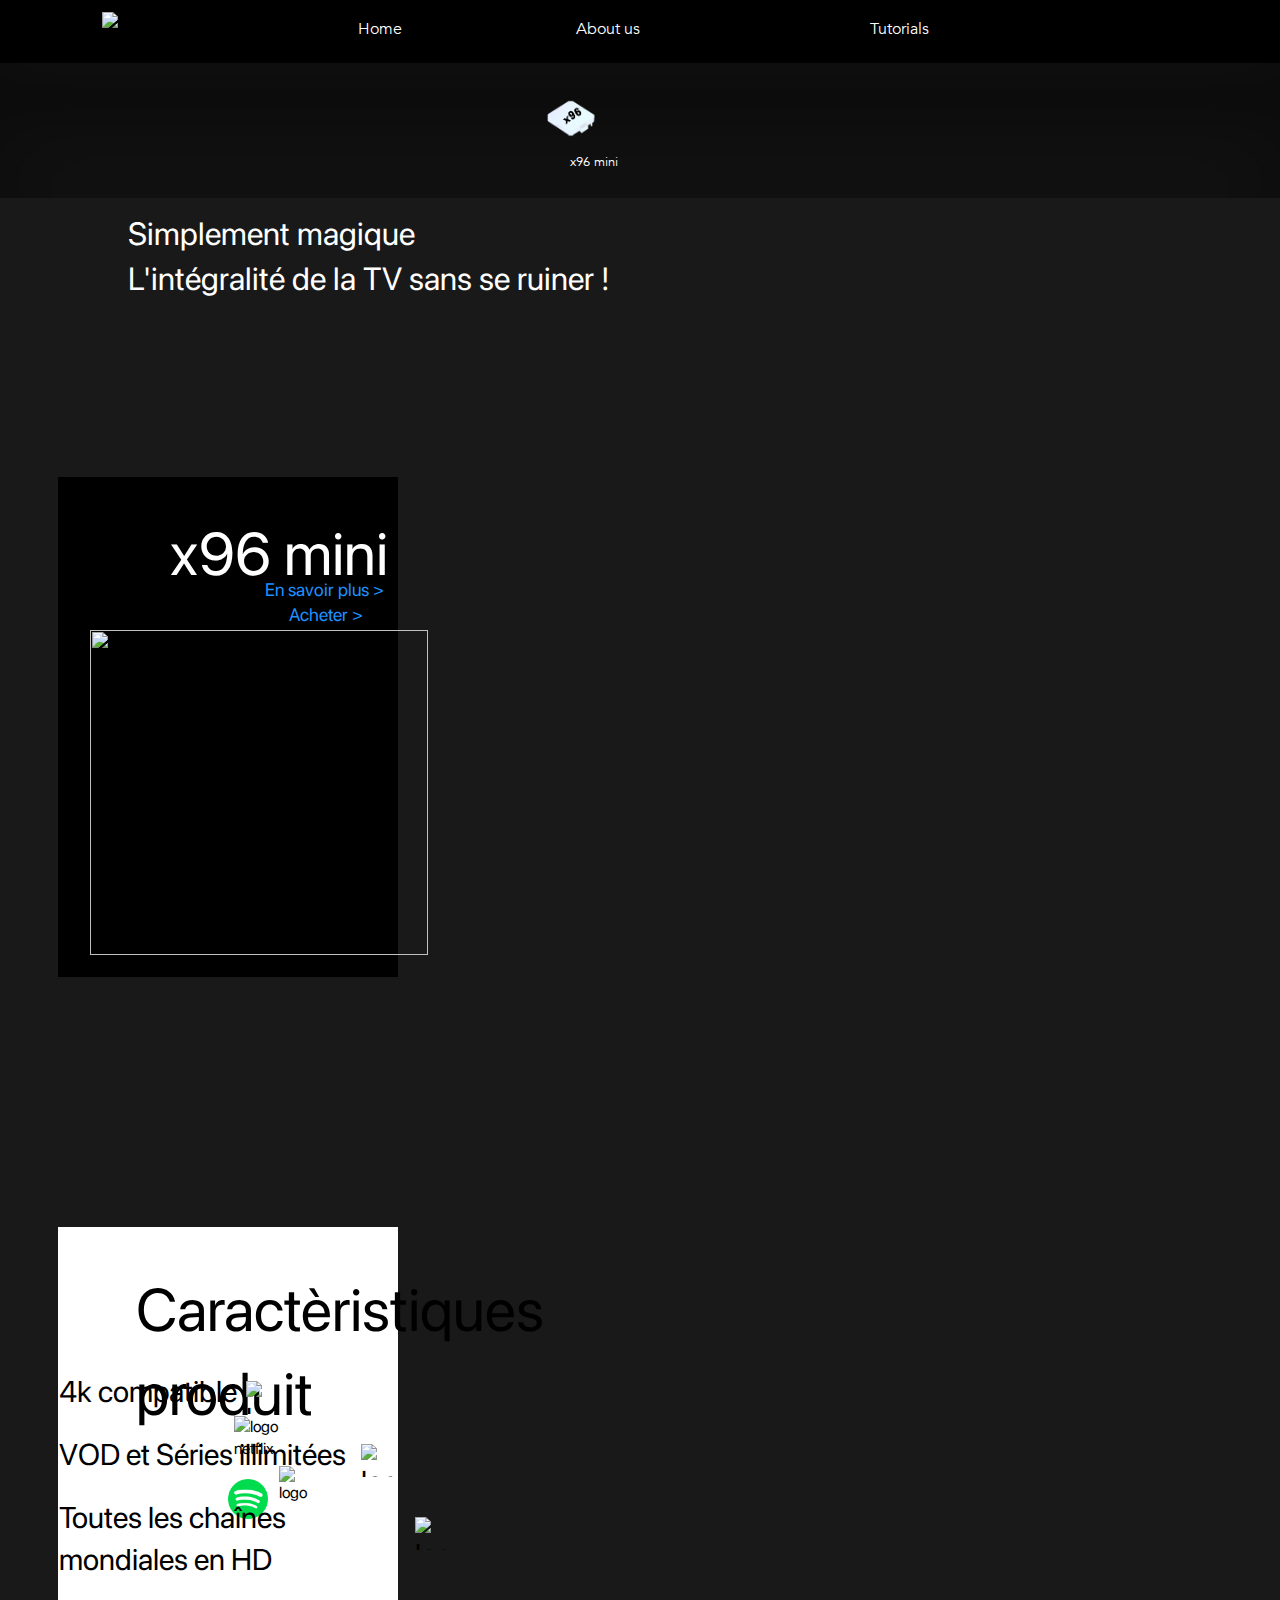
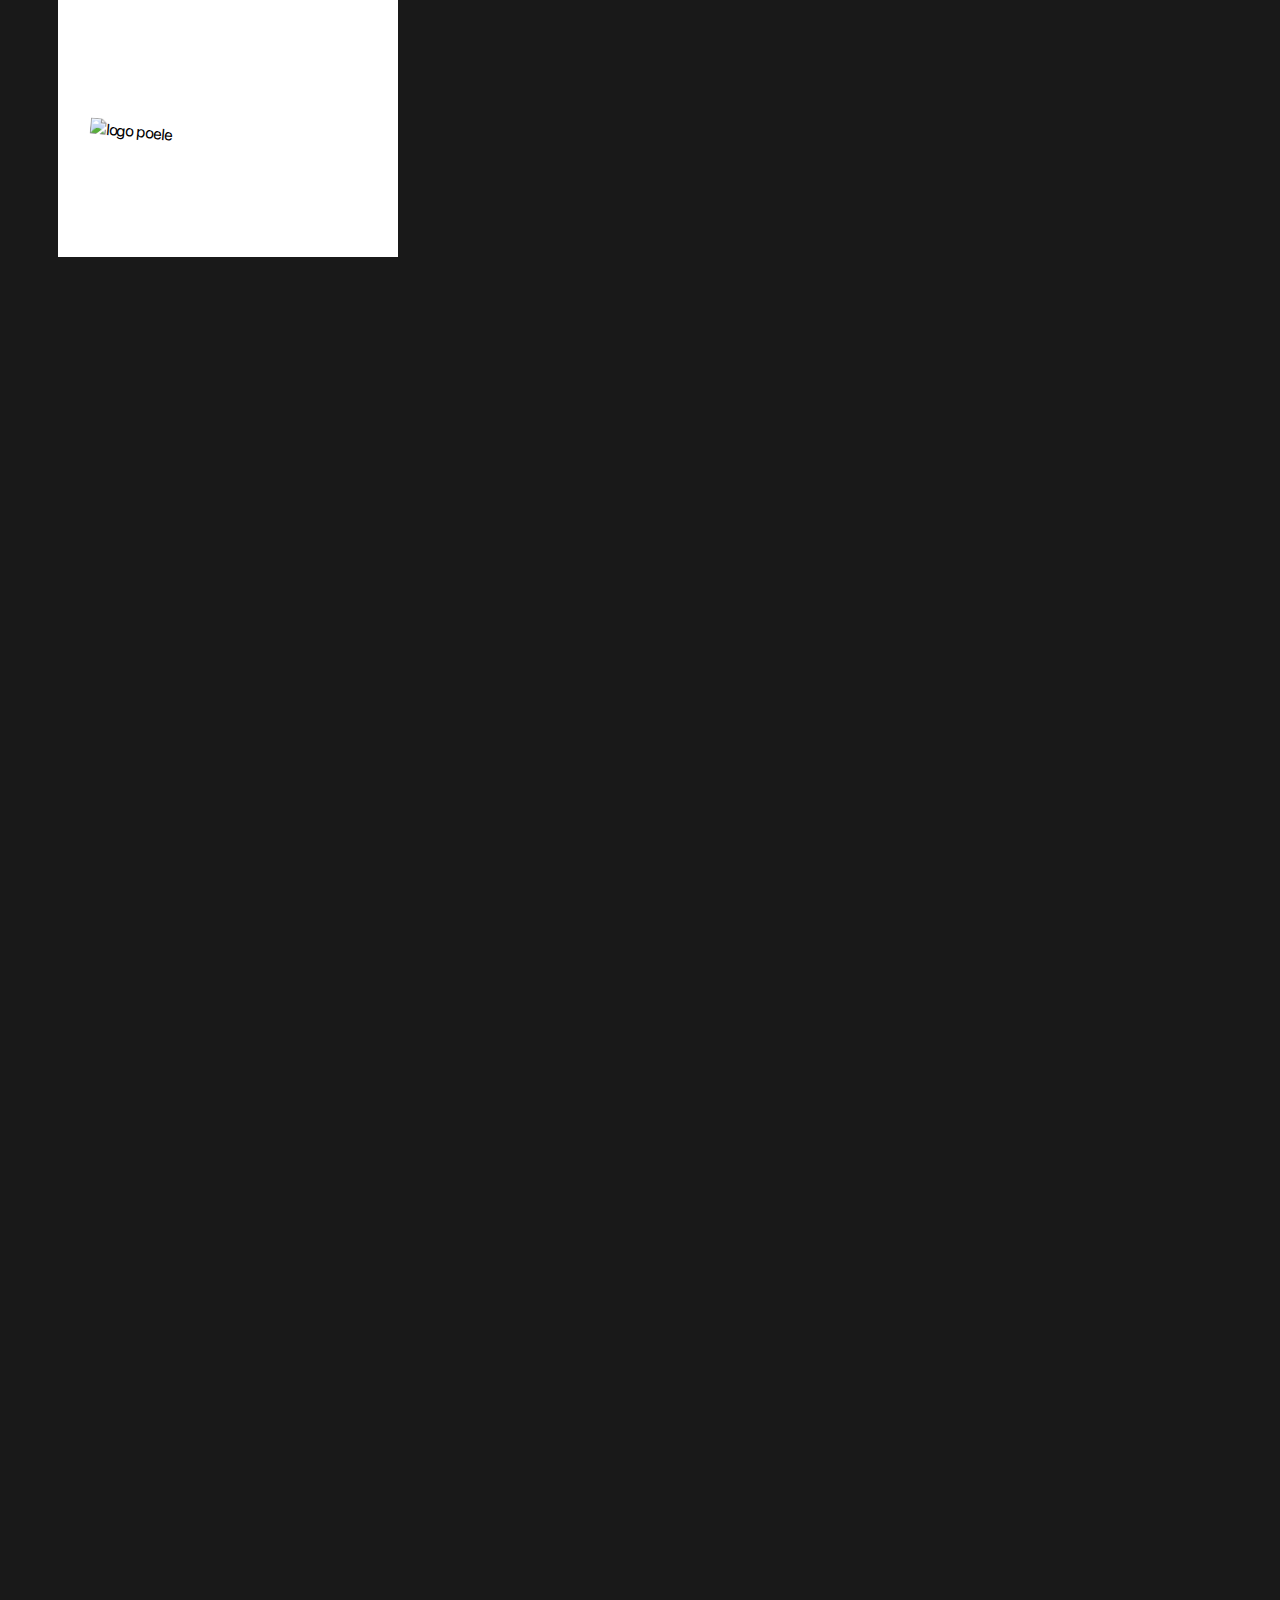
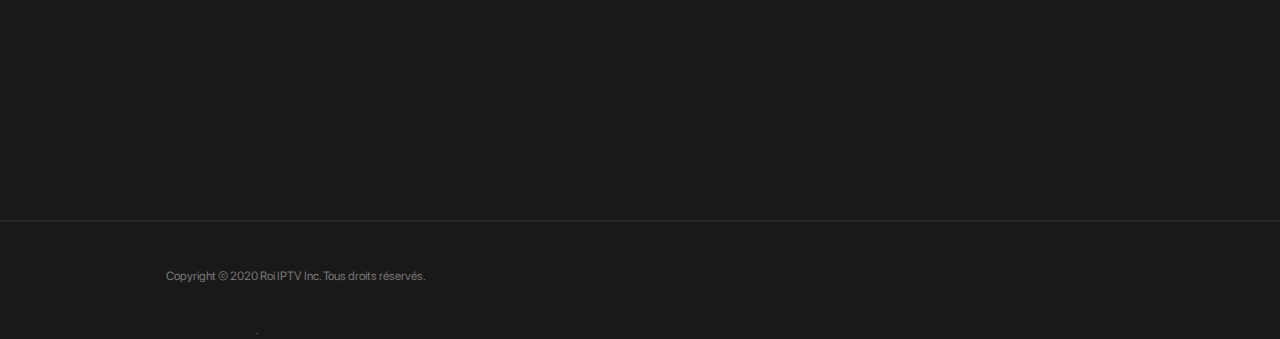
==== commit d52b97d3: "page accueil fully responsive normalement" ====
--- a/index.html
+++ b/index.html
@@ -35,18 +35,17 @@
         <li><a href="#first-sec" class="txt-product-scroll">x96 mini</a></li>
       </ul>
 
-            <section id="blackblocsec">
-              <p id="first-sec">FirstSec</p>
-            </section>
-            <section id="whiteblocsec">
-              <p id="second-sec">FirstSec</p>
-            </section>
-
-      <p class="txt-product">x96 mini</p>
 
 
       <div id="blackblock">
+        <p id="first-sec">FirstSec</p>
+        <img src="img/commandex96.png" class="commandex96img">
+        <img src="img/x96box.png" class="boxx96">
+        <p class="txt-product">x96 mini</p>
+        <a href="#second-sec" class="learn-more">En savoir plus ></a>
+        <a href="payment.html" class="acheter">Acheter ></a>
         <div class="whiteblock">
+          <p id="second-sec">SecondSec</p>
           <img class="poele" src="img/poele.png" alt="logo poele">
           <img class="youtube" src="img/youtube.png" alt="logo youtube">
           <img class="spotify" src="img/spotify.png" alt="logo spotify">
@@ -66,10 +65,6 @@
       </div>
 
 
-      <a href="#second-sec" class="learn-more">En savoir plus ></a>
-      <a href="payment.html" class="acheter">Acheter ></a>
-      <img src="img/commandex96.png" class="commandex96img">
-      <img src="img/x96box.png" class="boxx96">
       <img src="img/x96img.png" class="x96img">
 
 
--- a/css/main.css
+++ b/css/main.css
@@ -103,8 +103,8 @@
     color: white;
     font-size: 60px;
     font-family: "SF Pro Display";
-    top: 68%;
-    left: 43%;
+    top: -5%;
+    left: 33%;
     z-index: 5;
 
   }
@@ -141,8 +141,7 @@
     color: white;
     font-size: 60px;
     font-family: "SF Pro Display";
-    top: 60%;
-    left: 43%;
+    top: -10%;
     z-index: 5;
 
   }
@@ -193,8 +192,8 @@
     font-family: "SF Pro Display";
     font-weight: Light Italic;
     text-decoration: none;
-    top: 90%;
-    left: 60%;
+    top: 20%;
+    left: 61%;
     z-index: 7;
 
   }
@@ -216,8 +215,8 @@
     position: absolute;
     height: 430px;
     width: 155px;
-    top: 93%;
-    left: 37%;
+    top: 27%;
+    left: 17%;
     z-index: 6;
 
   }
@@ -226,8 +225,8 @@
     position: absolute;
     height: 280px;
     width: 280px;
-    top: 112.6%;
-    left: 48%;
+    top: 47%;
+    left: 43%;
     z-index: 6;
 
   }
@@ -255,8 +254,7 @@
     color: white;
     font-size: 60px;
     font-family: "SF Pro Display";
-    top: 153%;
-    left: 43%;
+    top: -10%;
     z-index: 5;
 
   }
@@ -373,8 +371,8 @@
     font-family: "SF Pro Display";
     font-weight: Light Italic;
     text-decoration: none;
-    top: 95%;
-    left: 63.2%;
+    top: 25%;
+    left: 68%;
     z-index: 7;
 
   }
--- a/css/mobile.css
+++ b/css/mobile.css
@@ -27,6 +27,7 @@
   }
 
   .txt-product{
+    top:-12%;
     left:20%;
   }
 
@@ -68,9 +69,6 @@
     display: none;
   }
 
-  .txt-product{
-    top:46%;
-  }
 
   .x96img{
     display: block;
@@ -102,12 +100,9 @@
 
   }
 
-  .learn-more{
-    top:70%;
-  }
 
   #first-sec {
-    top: 40%;
+    top: -20%;
 
   }
 
@@ -125,9 +120,7 @@
     left:2%;
   }
 
-  #second-sec{
-    top:139.9%;
-  }
+
 
   .txt-copyright {
 
@@ -136,8 +129,7 @@
   }
 
   .acheter{
-    top:75%;
-    left:72.4%;
+    left:72.5%;
   }
 
   .poele{
@@ -175,39 +167,39 @@
   }
 
   .spotify{
-    left:44%;
+    left:50%;
     height: 40px;
     width: 40px;
   }
 
   .netflix{
-    left:54%;
+    left:52%;
     height: 42px;
     width: 57.333px;
   }
 
   .youtube{
-    left:56%;
+    left:65%;
     height: 42px;
     width: 42px;
   }
 
   @keyframes anim-spot{
-    0%{top:217%;}
-    30%{top:212%;transform:rotate(-90deg)}
-    100%{top:217%;transform:rotate(0deg)}
+    0%{top:78%;}
+    30%{top:73%;transform:rotate(-90deg)}
+    100%{top:78%;transform:rotate(0deg)}
   }
 
   @keyframes anim-net{
-    0%{top:219%;}
-    30%{top:214%;transform:rotate(-45deg)}
-    100%{top:219%;transform:rotate(0deg)}
+    0%{top:68%;}
+    30%{top:63%;transform:rotate(-45deg)}
+    100%{top:68%;transform:rotate(0deg)}
   }
 
   @keyframes anim-ytb{
-    0%{top:212%;}
-    30%{top:207%;transform:rotate(-40deg)}
-    100%{top:212%;transform:rotate(0deg)}
+    0%{top:75%;}
+    30%{top:70%;transform:rotate(-40deg)}
+    100%{top:75%;transform:rotate(0deg)}
   }
 
 
@@ -239,6 +231,7 @@
   }
 
   .txt-product{
+    top:-12%;
     left:20%;
   }
 
@@ -280,9 +273,7 @@
     display: none;
   }
 
-  .txt-product{
-    top:46%;
-  }
+
 
   .x96img{
     display: block;
@@ -314,12 +305,13 @@
 
   }
 
-  .learn-more{
-    top:70%;
-  }
+  .acheter{
+    left:72.5%;
+  }
+
 
   #first-sec {
-    top: 40%;
+    top: -20%;
 
   }
 
@@ -337,18 +329,13 @@
   }
 
   #second-sec{
-    top:139.9%;
+    top:-20%;
   }
 
   .txt-copyright {
 
     left: 13%;
 
-  }
-
-  .acheter{
-    top:75%;
-    left:72.4%;
   }
 
   .poele{
@@ -382,40 +369,41 @@
 
 
   .spotify{
-    left:44%;
+    left:50%;
     height: 40px;
     width: 40px;
   }
 
   .netflix{
-    left:54%;
+    left:52%;
     height: 42px;
     width: 57.333px;
   }
 
   .youtube{
-    left:56%;
+    left:65%;
     height: 42px;
     width: 42px;
   }
 
   @keyframes anim-spot{
-    0%{top:207%;}
-    30%{top:202%;transform:rotate(-90deg)}
-    100%{top:207%;transform:rotate(0deg)}
+    0%{top:78%;}
+    30%{top:73%;transform:rotate(-90deg)}
+    100%{top:78%;transform:rotate(0deg)}
   }
 
   @keyframes anim-net{
-    0%{top:209%;}
-    30%{top:204%;transform:rotate(-45deg)}
-    100%{top:209%;transform:rotate(0deg)}
+    0%{top:68%;}
+    30%{top:63%;transform:rotate(-45deg)}
+    100%{top:68%;transform:rotate(0deg)}
   }
 
   @keyframes anim-ytb{
-    0%{top:202%;}
-    30%{top:197%;transform:rotate(-40deg)}
-    100%{top:202%;transform:rotate(0deg)}
-  }
+    0%{top:75%;}
+    30%{top:70%;transform:rotate(-40deg)}
+    100%{top:75%;transform:rotate(0deg)}
+  }
+
 
   .check3 {
 
@@ -447,9 +435,6 @@
     left:42%;
   }
 
-  .txt-product{
-    left:20%;
-  }
 
   .txt-product-scroll{
     left:44.5%;
@@ -489,9 +474,6 @@
     display: none;
   }
 
-  .txt-product{
-    top:46%;
-  }
 
   .x96img{
     display: block;
@@ -523,12 +505,9 @@
 
   }
 
-  .learn-more{
-    top:70%;
-  }
 
   #first-sec {
-    top: 40%;
+    top: -20%;
 
   }
 
@@ -542,7 +521,7 @@
 
 
   #second-sec{
-    top:139.9%;
+    top:-20%;
   }
 
   .txt-copyright {
@@ -551,10 +530,6 @@
 
   }
 
-  .acheter{
-    top:75%;
-    left:72.4%;
-  }
 
   .poele{
     top:80%;
@@ -585,39 +560,39 @@
   }
 
   .spotify{
-    left:44%;
+    left:50%;
     height: 40px;
     width: 40px;
   }
 
   .netflix{
-    left:54%;
+    left:52%;
     height: 42px;
     width: 57.333px;
   }
 
   .youtube{
-    left:56%;
+    left:65%;
     height: 42px;
     width: 42px;
   }
 
   @keyframes anim-spot{
-    0%{top:207%;}
-    30%{top:202%;transform:rotate(-90deg)}
-    100%{top:207%;transform:rotate(0deg)}
+    0%{top:78%;}
+    30%{top:73%;transform:rotate(-90deg)}
+    100%{top:78%;transform:rotate(0deg)}
   }
 
   @keyframes anim-net{
-    0%{top:210%;}
-    30%{top:205%;transform:rotate(-45deg)}
-    100%{top:210%;transform:rotate(0deg)}
+    0%{top:68%;}
+    30%{top:63%;transform:rotate(-45deg)}
+    100%{top:68%;transform:rotate(0deg)}
   }
 
   @keyframes anim-ytb{
-    0%{top:204%;}
-    30%{top:199%;transform:rotate(-40deg)}
-    100%{top:204%;transform:rotate(0deg)}
+    0%{top:75%;}
+    30%{top:70%;transform:rotate(-40deg)}
+    100%{top:75%;transform:rotate(0deg)}
   }
 
   #paypal-button-container{
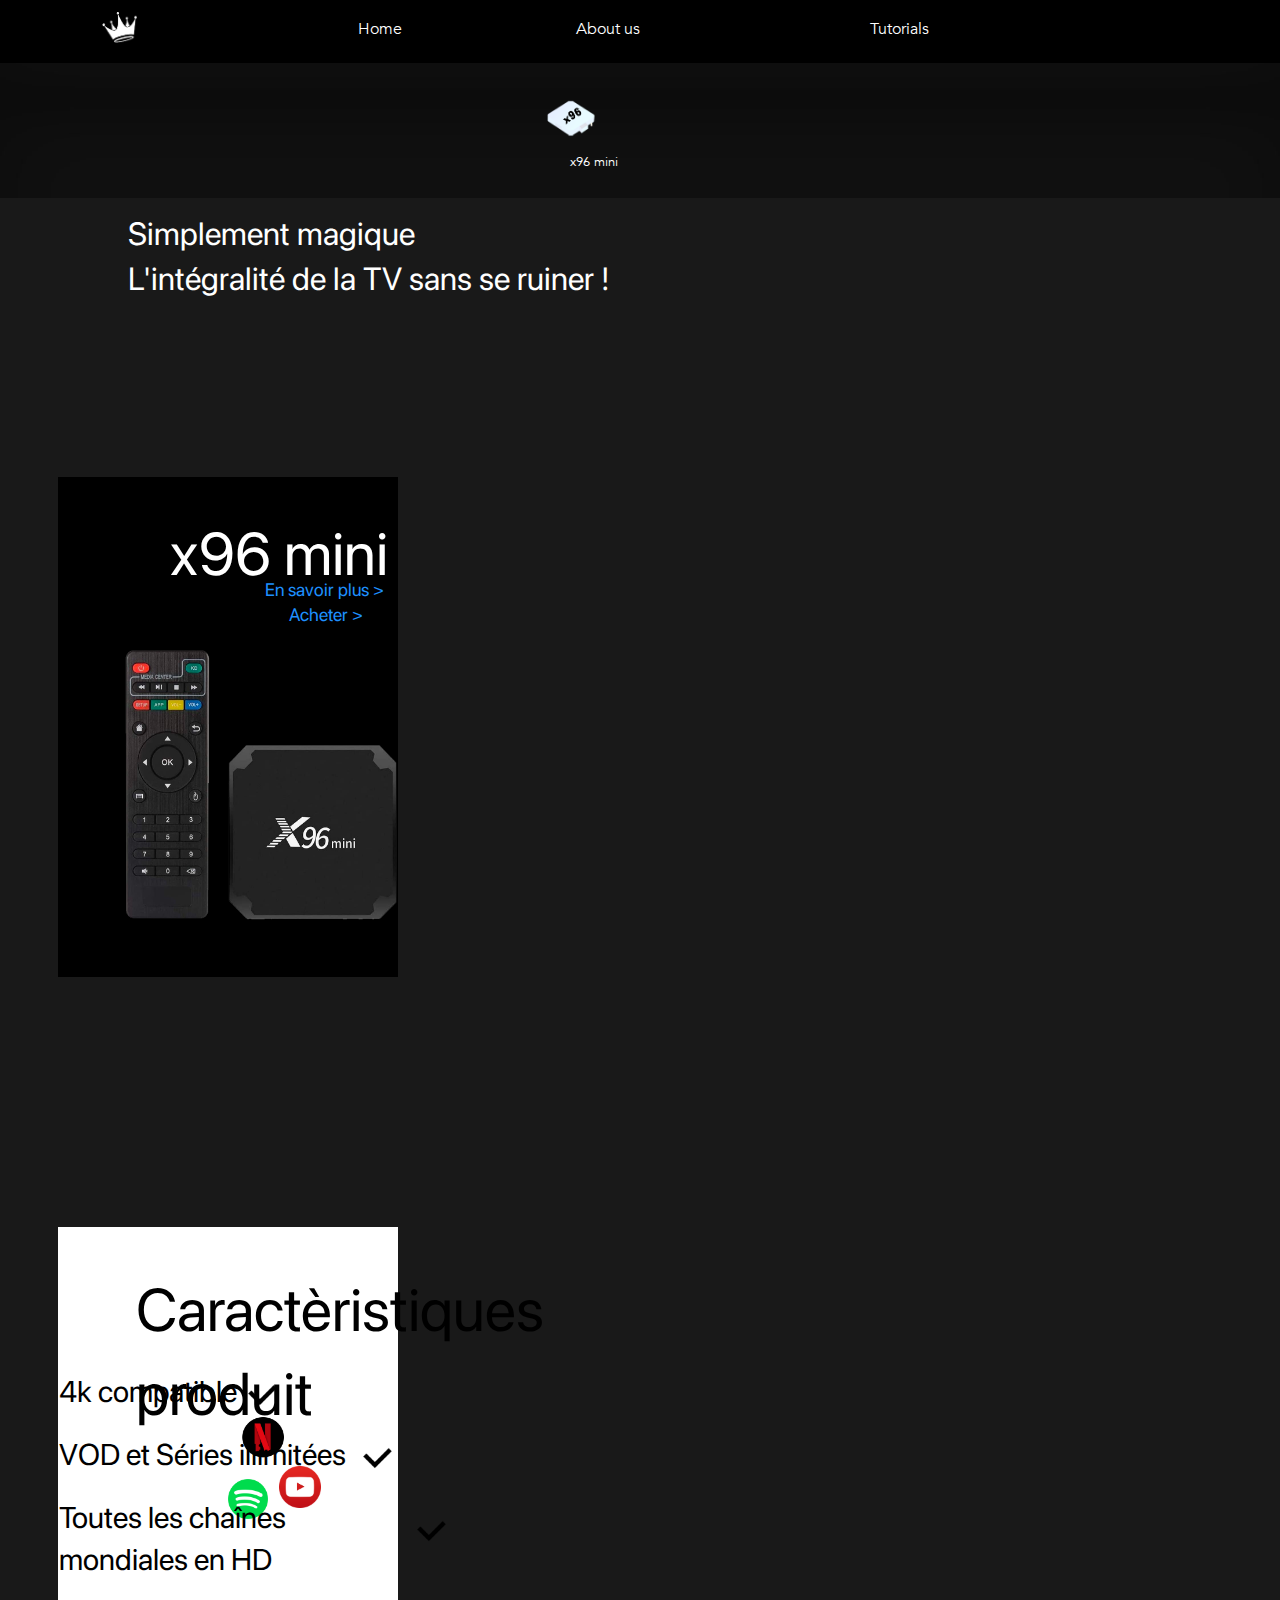
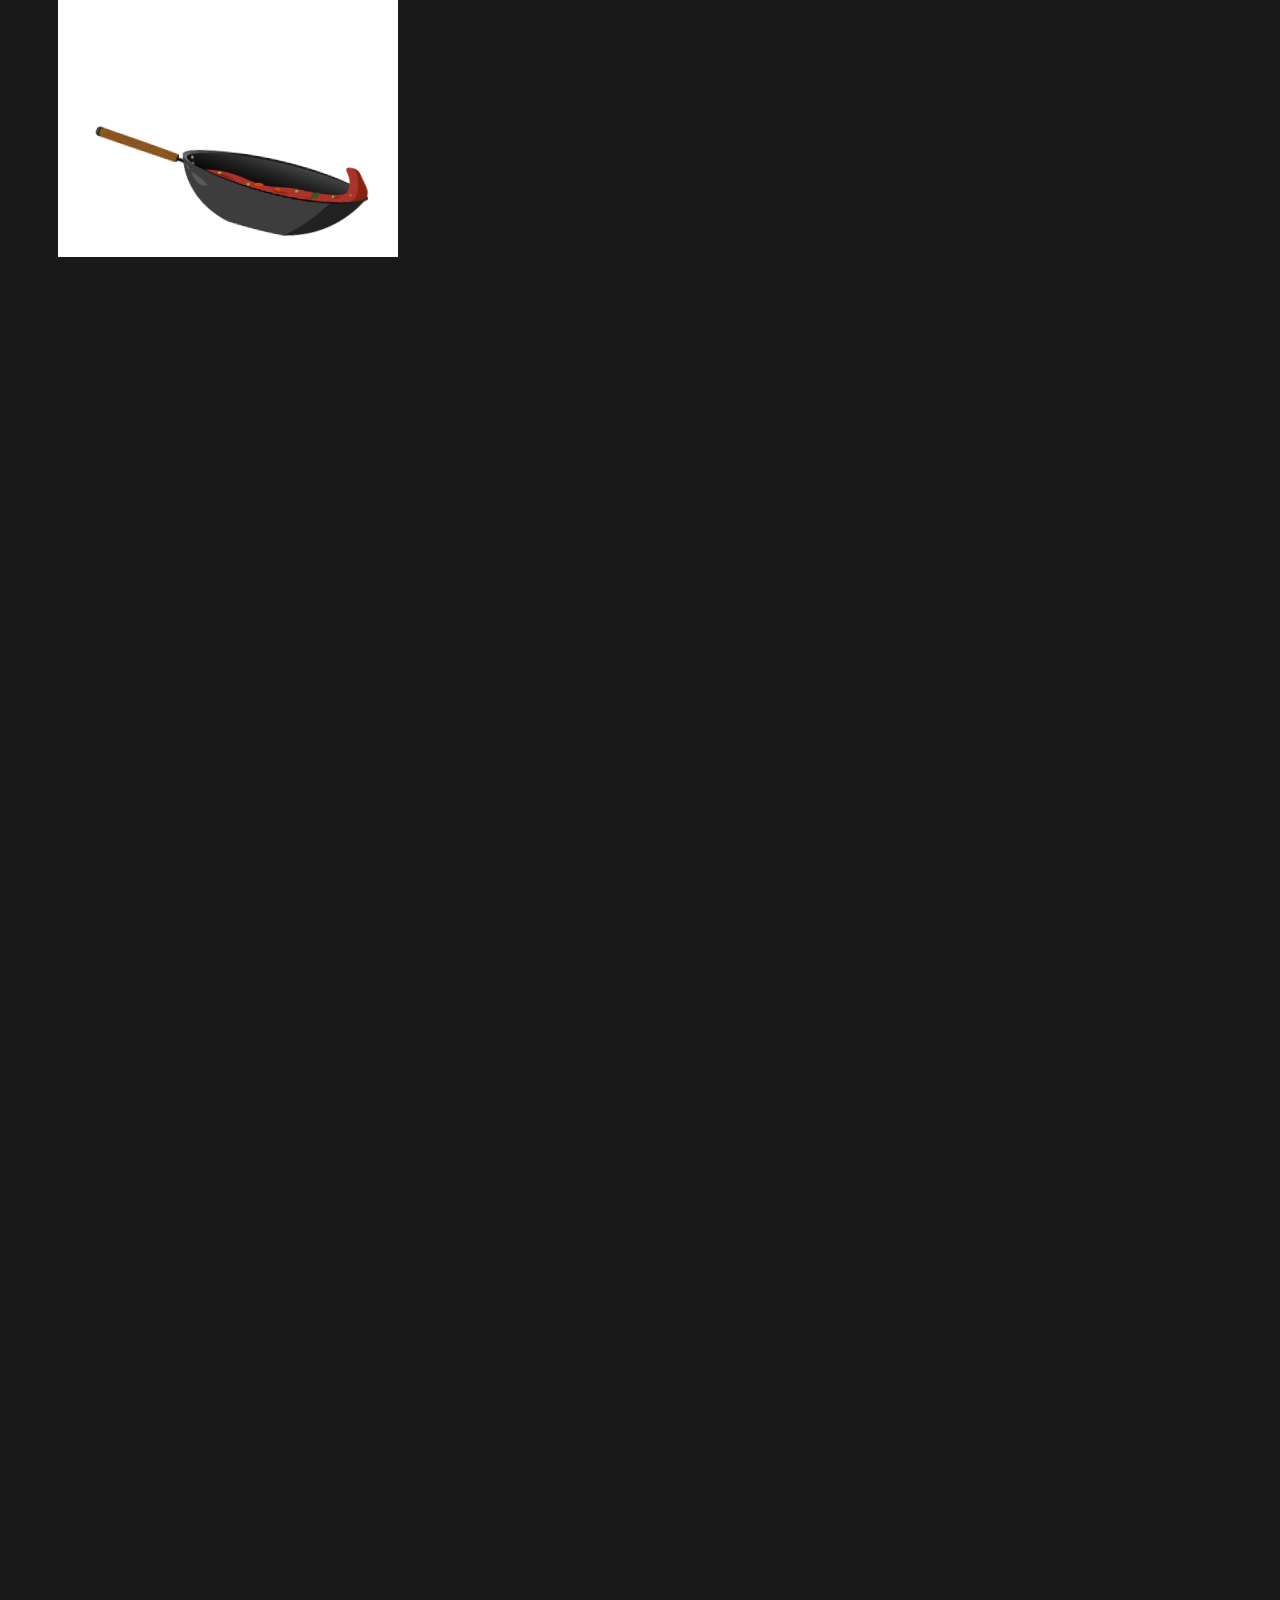
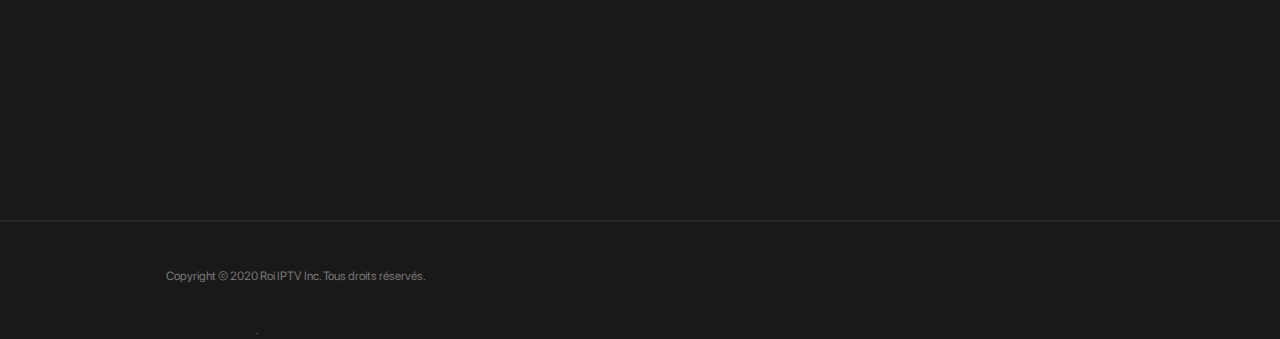
==== commit 1d35a177: "récupération des fichiers" ====
--- a/index.html
+++ b/index.html
@@ -24,7 +24,7 @@
 
       <a class="home" href="index.html">Home</a>
       <a class="about" href="">About us</a>
-      <a class="tuto" href="">Tutorials</a>
+      <a class="tuto" href="">Tutorials</a>;
 
 
     </header>
--- a/css/mobile.css
+++ b/css/mobile.css
@@ -4,6 +4,10 @@
 
   .navbar{
     height:10%;
+  }
+
+  #second-sec{
+    top:-12%;
   }
 
   .menuiptv{
@@ -68,6 +72,211 @@
   .moon{
     display: none;
   }
+
+
+  .x96img{
+    display: block;
+    top:75%;
+    left:7%;
+    height: 325px;
+    width: 338px;
+  }
+
+  .commandex96img {
+
+    display: none;
+    position: absolute;
+    height: 430px;
+    width: 155px;
+    top: 93%;
+    left: 37%;
+    z-index: 6;
+
+  }
+  .boxx96 {
+    display: none;
+    position: absolute;
+    height: 280px;
+    width: 280px;
+    top: 112.6%;
+    left: 48%;
+    z-index: 6;
+
+  }
+
+
+  #first-sec {
+    top: -20%;
+
+  }
+
+  .whiteblock{
+    display:block;
+    height: 630px;
+    width: 100%;
+    left:0%;
+    top:150%;
+  }
+
+  .car-produit{
+    font-size: 40px ;
+    top:-5%;
+    left:2%;
+  }
+
+
+
+  .txt-copyright {
+
+    left: 13%;
+
+  }
+
+  .acheter{
+    left:72.5%;
+  }
+
+  .poele{
+    top:80%;
+    left:8%;
+    height:123.5px;
+    width:317.5px;
+  }
+
+  .quatrek {
+
+    top: 18%;
+    left:0.5%;
+
+  }
+
+  .vod {
+
+    top: 28%;
+    left:0.5%;
+
+  }
+
+  .chaines {
+
+    top: 38%;
+    left:0.5%;
+
+  }
+
+  .check3 {
+
+    top: 60%;
+    left: 68%;
+  }
+
+  .spotify{
+    left:50%;
+    height: 40px;
+    width: 40px;
+  }
+
+  .netflix{
+    left:52%;
+    height: 42px;
+    width: 57.333px;
+  }
+
+  .youtube{
+    left:65%;
+    height: 42px;
+    width: 42px;
+  }
+
+  @keyframes anim-spot{
+    0%{top:78%;}
+    30%{top:73%;transform:rotate(-90deg)}
+    100%{top:78%;transform:rotate(0deg)}
+  }
+
+  @keyframes anim-net{
+    0%{top:68%;}
+    30%{top:63%;transform:rotate(-45deg)}
+    100%{top:68%;transform:rotate(0deg)}
+  }
+
+  @keyframes anim-ytb{
+    0%{top:75%;}
+    30%{top:70%;transform:rotate(-40deg)}
+    100%{top:75%;transform:rotate(0deg)}
+  }
+
+
+  .greyblock{
+    display: none;
+  }
+
+}
+
+
+/* Iphone Plus */
+@media screen and (min-width: 411px) and (max-width: 600px){
+
+
+  .home {
+    left:28%;
+  }
+
+  .about {
+    left:45%;
+  }
+
+  .tuto{
+    left:68%;
+  }
+
+  .logoiptv{
+    left:42%;
+  }
+
+  .txt-product{
+    top:-12%;
+    left:20%;
+  }
+
+  .txt-product-scroll{
+    left:44.5%;
+  }
+
+  .txt-product-scroll:hover {
+    left:44.5%;
+
+  }
+
+  .titremagique{
+    top:20%;
+    left:10%;
+    font-size: 32px;
+  }
+
+  @keyframes anim-magique {
+    0%{visibility: hidden;top:36%;}
+    50%{visibility: hidden;top:36%;}
+    100%{visibility: visible;top:20%;}
+
+  }
+
+  #blackblock{
+    top:53%;
+    left:4.5%;
+    height: 500px;
+    width: 375px;
+  }
+
+  .rocket{
+    display: none;
+  }
+
+
+  .moon{
+    display: none;
+  }
+
 
 
   .x96img{
@@ -100,6 +309,10 @@
 
   }
 
+  .acheter{
+    left:72.5%;
+  }
+
 
   #first-sec {
     top: -20%;
@@ -113,23 +326,20 @@
     left:0%;
     top:150%;
   }
-
   .car-produit{
     font-size: 40px ;
     top:-5%;
     left:2%;
   }
 
-
+  #second-sec{
+    top:-20%;
+  }
 
   .txt-copyright {
 
     left: 13%;
 
-  }
-
-  .acheter{
-    left:72.5%;
   }
 
   .poele{
@@ -160,11 +370,7 @@
 
   }
 
-  .check3 {
-
-    top: 60%;
-    left: 68%;
-  }
+
 
   .spotify{
     left:50%;
@@ -203,15 +409,18 @@
   }
 
 
-  .greyblock{
-    display: none;
-  }
+  .check3 {
+
+    top: 60%;
+    left: 27%;
+  }
+
 
 }
 
 
-/* Iphone Plus */
-@media screen and (min-width: 411px) and (max-width: 600px){
+/* Iphone X */
+@media screen and (min-height: 812px) and (max-height: 900px){
 
 
   .home {
@@ -230,10 +439,6 @@
     left:42%;
   }
 
-  .txt-product{
-    top:-12%;
-    left:20%;
-  }
 
   .txt-product-scroll{
     left:44.5%;
@@ -261,7 +466,7 @@
     top:53%;
     left:4.5%;
     height: 500px;
-    width: 375px;
+    width: 340px;
   }
 
   .rocket{
@@ -272,7 +477,6 @@
   .moon{
     display: none;
   }
-
 
 
   .x96img{
@@ -305,10 +509,6 @@
 
   }
 
-  .acheter{
-    left:72.5%;
-  }
-
 
   #first-sec {
     top: -20%;
@@ -322,202 +522,6 @@
     left:0%;
     top:150%;
   }
-  .car-produit{
-    font-size: 40px ;
-    top:-5%;
-    left:2%;
-  }
-
-  #second-sec{
-    top:-20%;
-  }
-
-  .txt-copyright {
-
-    left: 13%;
-
-  }
-
-  .poele{
-    top:80%;
-    left:8%;
-    height:123.5px;
-    width:317.5px;
-  }
-
-  .quatrek {
-
-    top: 18%;
-    left:0.5%;
-
-  }
-
-  .vod {
-
-    top: 28%;
-    left:0.5%;
-
-  }
-
-  .chaines {
-
-    top: 38%;
-    left:0.5%;
-
-  }
-
-
-
-  .spotify{
-    left:50%;
-    height: 40px;
-    width: 40px;
-  }
-
-  .netflix{
-    left:52%;
-    height: 42px;
-    width: 57.333px;
-  }
-
-  .youtube{
-    left:65%;
-    height: 42px;
-    width: 42px;
-  }
-
-  @keyframes anim-spot{
-    0%{top:78%;}
-    30%{top:73%;transform:rotate(-90deg)}
-    100%{top:78%;transform:rotate(0deg)}
-  }
-
-  @keyframes anim-net{
-    0%{top:68%;}
-    30%{top:63%;transform:rotate(-45deg)}
-    100%{top:68%;transform:rotate(0deg)}
-  }
-
-  @keyframes anim-ytb{
-    0%{top:75%;}
-    30%{top:70%;transform:rotate(-40deg)}
-    100%{top:75%;transform:rotate(0deg)}
-  }
-
-
-  .check3 {
-
-    top: 60%;
-    left: 27%;
-  }
-
-
-}
-
-
-/* Iphone X */
-@media screen and (min-height: 812px) and (max-height: 900px){
-
-
-  .home {
-    left:28%;
-  }
-
-  .about {
-    left:45%;
-  }
-
-  .tuto{
-    left:68%;
-  }
-
-  .logoiptv{
-    left:42%;
-  }
-
-
-  .txt-product-scroll{
-    left:44.5%;
-  }
-
-  .txt-product-scroll:hover {
-    left:44.5%;
-
-  }
-
-  .titremagique{
-    top:20%;
-    left:10%;
-    font-size: 32px;
-  }
-
-  @keyframes anim-magique {
-    0%{visibility: hidden;top:36%;}
-    50%{visibility: hidden;top:36%;}
-    100%{visibility: visible;top:20%;}
-
-  }
-
-  #blackblock{
-    top:53%;
-    left:4.5%;
-    height: 500px;
-    width: 340px;
-  }
-
-  .rocket{
-    display: none;
-  }
-
-
-  .moon{
-    display: none;
-  }
-
-
-  .x96img{
-    display: block;
-    top:70%;
-    left:7%;
-    height: 325px;
-    width: 338px;
-  }
-
-  .commandex96img {
-
-    display: none;
-    position: absolute;
-    height: 430px;
-    width: 155px;
-    top: 93%;
-    left: 37%;
-    z-index: 6;
-
-  }
-  .boxx96 {
-    display: none;
-    position: absolute;
-    height: 280px;
-    width: 280px;
-    top: 112.6%;
-    left: 48%;
-    z-index: 6;
-
-  }
-
-
-  #first-sec {
-    top: -20%;
-
-  }
-
-  .whiteblock{
-    display:block;
-    height: 630px;
-    width: 100%;
-    left:0%;
-    top:150%;
-  }
 
 
   #second-sec{
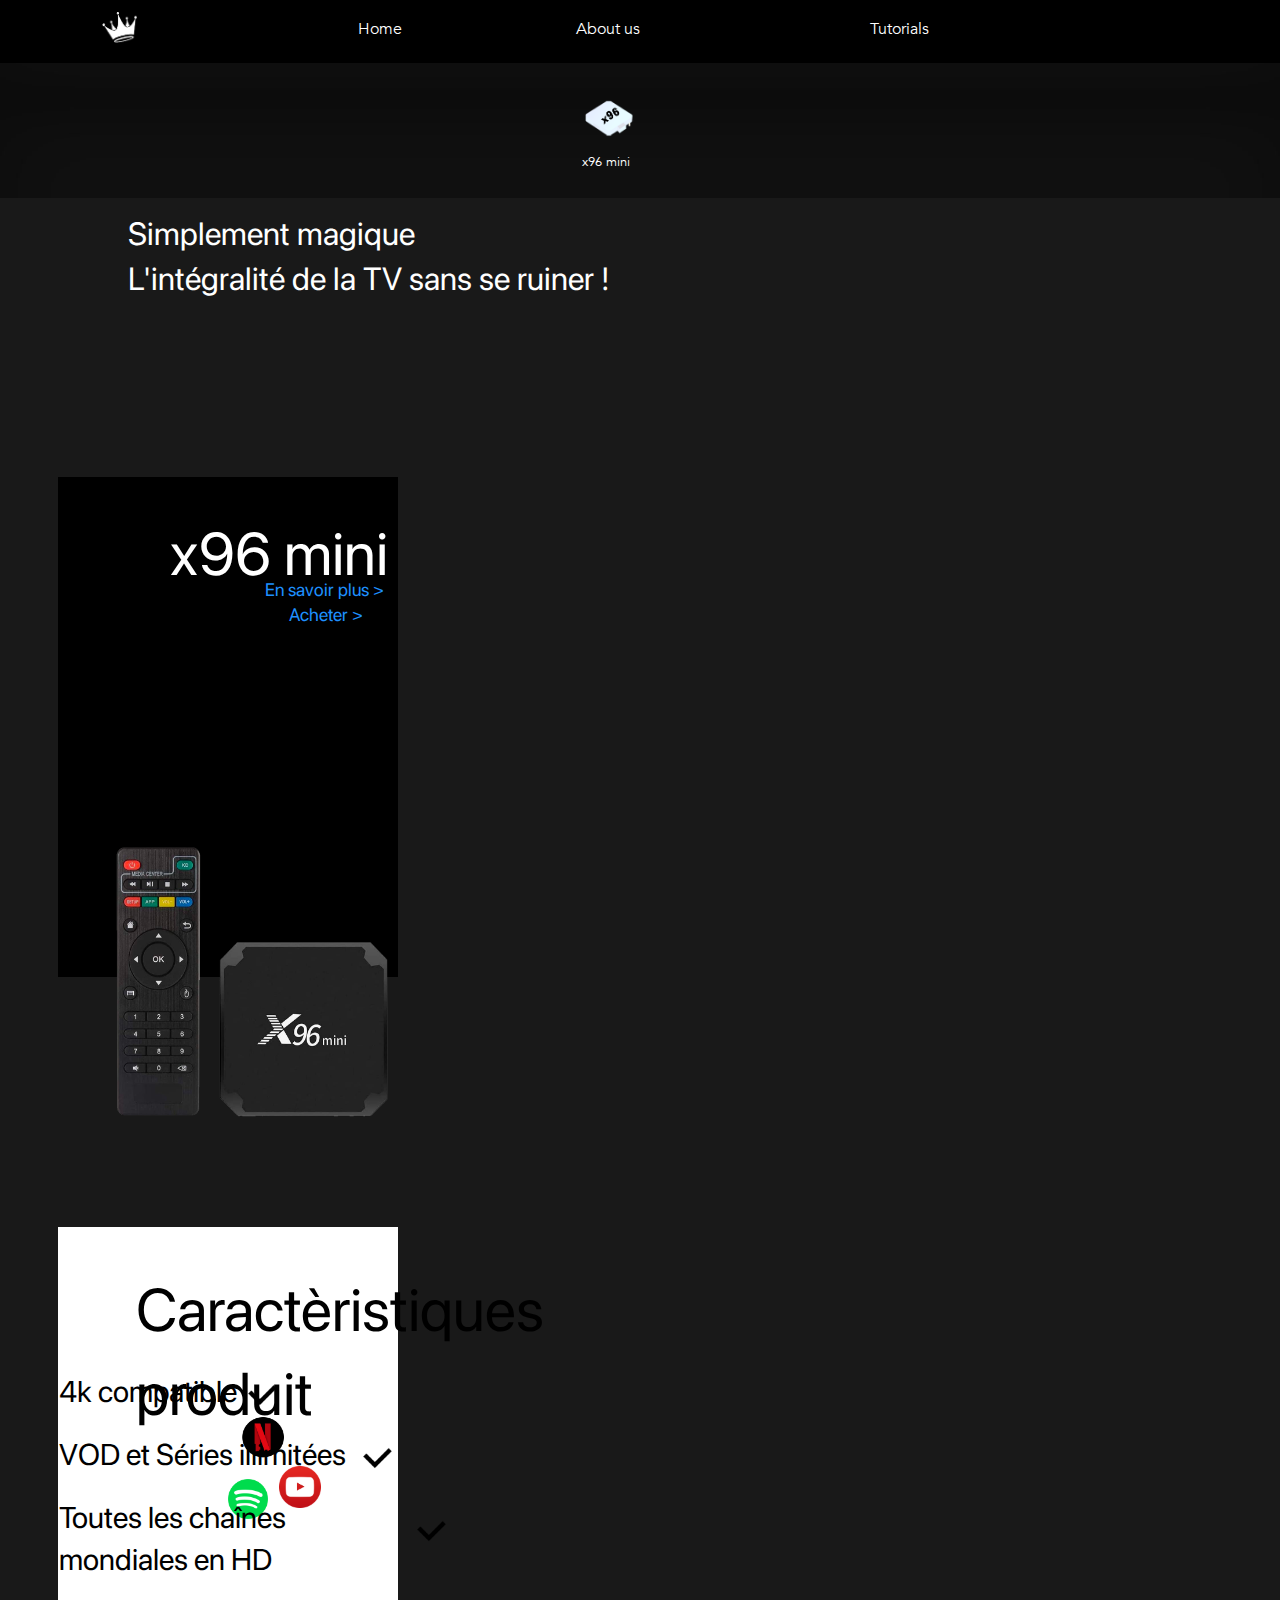
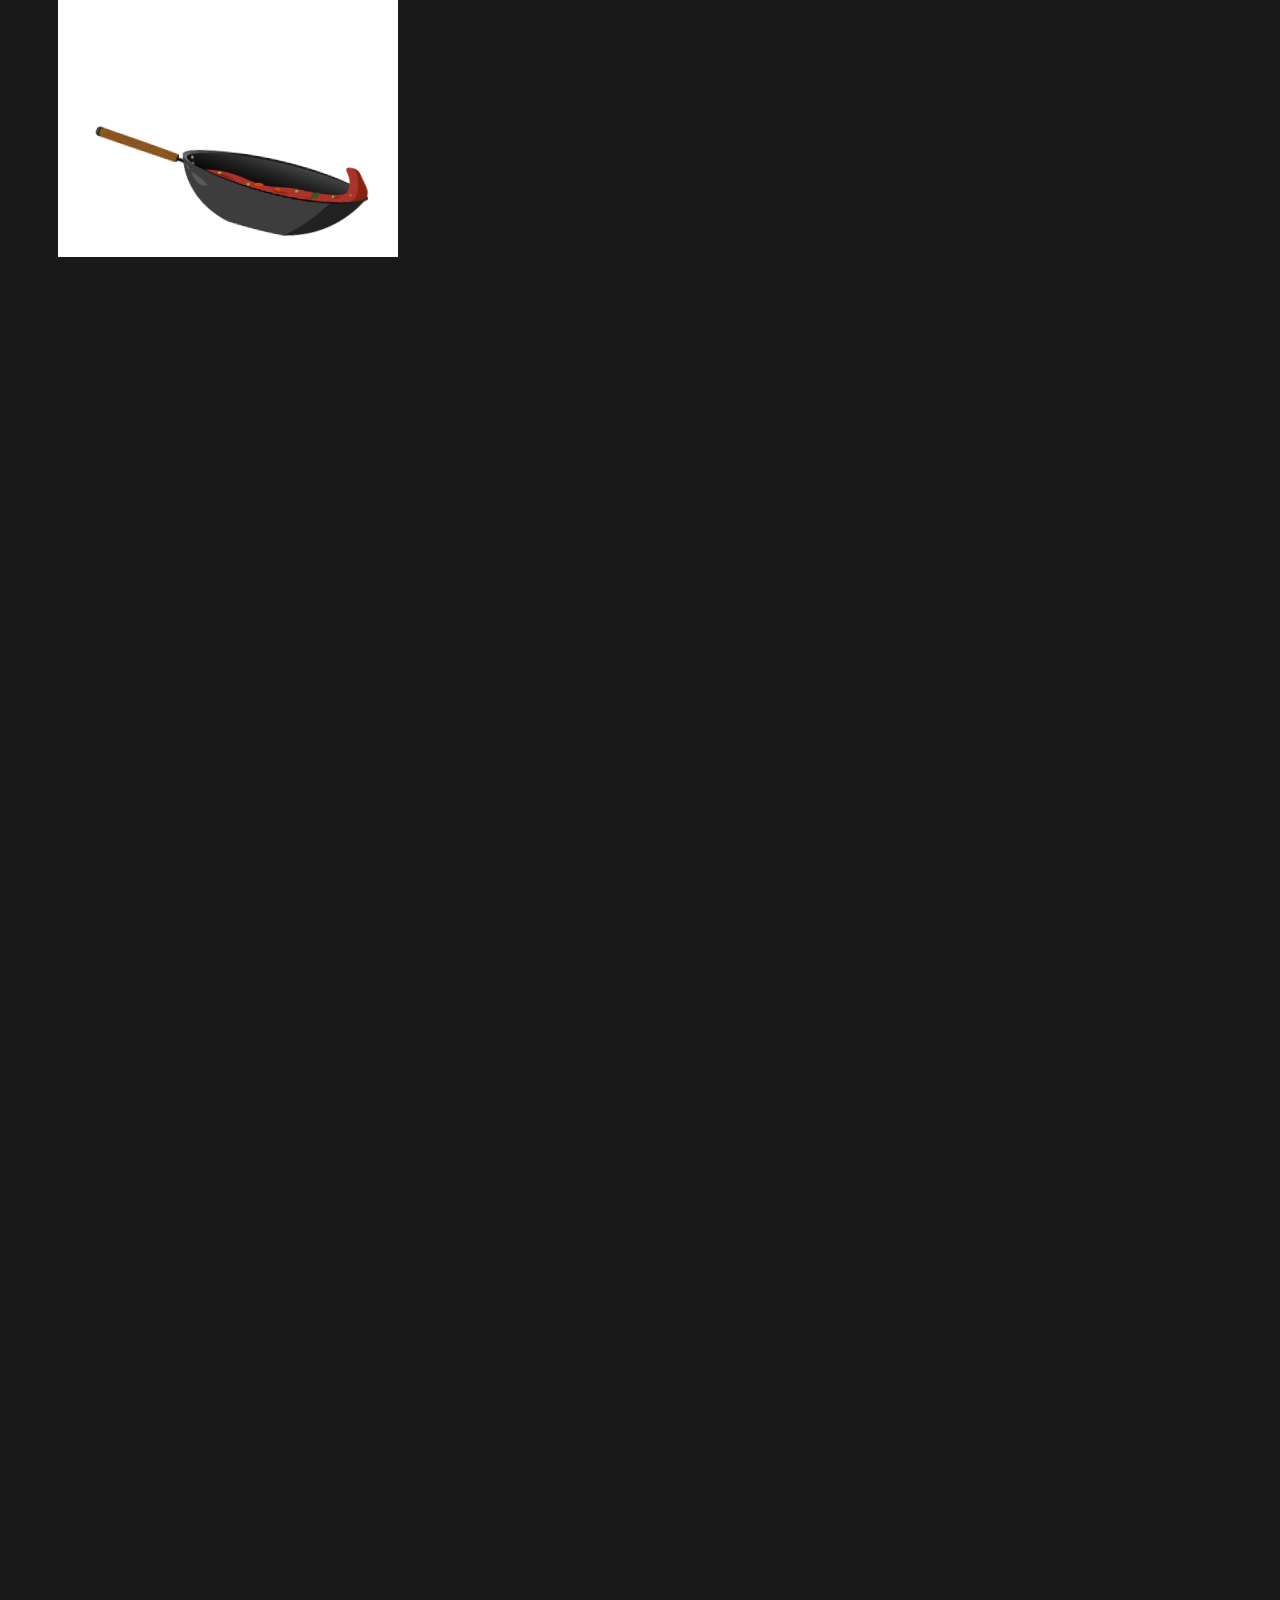
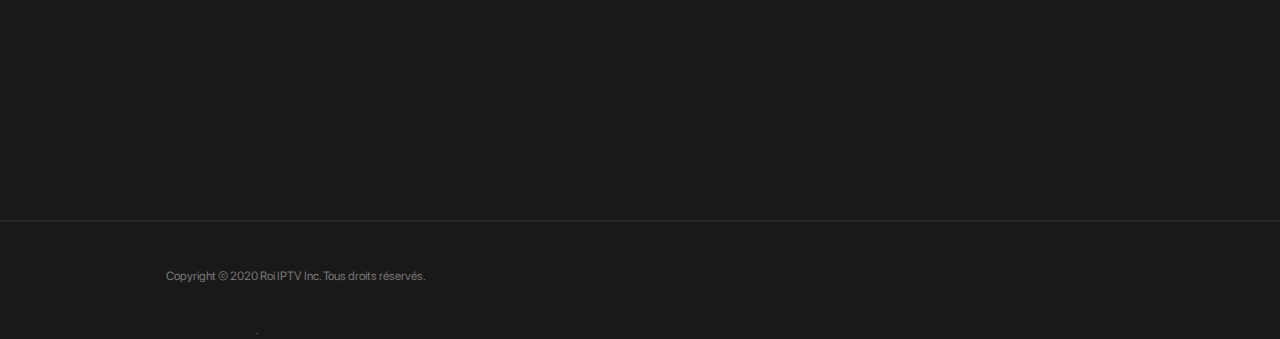
==== commit ee93d379: "page accueil fully responsive" ====
--- a/index.html
+++ b/index.html
@@ -30,17 +30,19 @@
     </header>
 
     <main>
-      <p class="titremagique">Simplement magique</br> L'intégralité de la TV sans se ruiner !</p>
+      <p class="titremagique">Simplement magique</br> L'intégralité de la TV sans se ruiner&nbsp;!</p>
       <ul>
         <li><a href="#first-sec" class="txt-product-scroll">x96 mini</a></li>
       </ul>
 
 
 
+
       <div id="blackblock">
-        <p id="first-sec">FirstSec</p>
         <img src="img/commandex96.png" class="commandex96img">
         <img src="img/x96box.png" class="boxx96">
+        <img src="img/x96img.png" class="x96img">
+        <p id="first-sec">FirstSec</p>
         <p class="txt-product">x96 mini</p>
         <a href="#second-sec" class="learn-more">En savoir plus ></a>
         <a href="payment.html" class="acheter">Acheter ></a>
@@ -65,7 +67,7 @@
       </div>
 
 
-      <img src="img/x96img.png" class="x96img">
+
 
 
 
--- a/css/mobile.css
+++ b/css/mobile.css
@@ -76,7 +76,7 @@
 
   .x96img{
     display: block;
-    top:75%;
+    top:10%;
     left:7%;
     height: 325px;
     width: 338px;
@@ -625,13 +625,256 @@
 }
 
 
-
-
-
-
-
-
-
-
-
-
+/* Laptop */
+
+@media screen and (min-width: 700px) and (max-width: 1200px){
+
+
+  .home {
+    left:28%;
+  }
+
+  .about {
+    left:45%;
+  }
+
+  .tuto{
+    left:68%;
+  }
+
+  .logoiptv{
+    left:45%;
+  }
+
+  .txt-product{
+    top:-12%;
+    left:20%;
+  }
+
+  .txt-product-scroll{
+    left:45.5%;
+  }
+
+  .txt-product-scroll:hover {
+    left:45.5%;
+
+  }
+
+  .titremagique{
+    top:20%;
+    left:10%;
+    font-size: 52px;
+  }
+
+  @keyframes anim-magique {
+    0%{visibility: hidden;top:36%;}
+    50%{visibility: hidden;top:36%;}
+    100%{visibility: visible;top:20%;}
+
+  }
+
+  #blackblock{
+    top:53%;
+    left:35%;
+    height: 500px;
+    width: 375px;
+  }
+
+  .rocket{
+    display: none;
+  }
+
+
+  .moon{
+    display: none;
+  }
+
+
+
+  .x96img{
+    display: block;
+    top:22%;
+    left:7%;
+    height: 325px;
+    width: 338px;
+  }
+
+  .commandex96img {
+
+    display: none;
+    position: absolute;
+    height: 430px;
+    width: 155px;
+    top: 93%;
+    left: 37%;
+    z-index: 6;
+
+  }
+  .boxx96 {
+    display: none;
+    position: absolute;
+    height: 280px;
+    width: 280px;
+    top: 112.6%;
+    left: 48%;
+    z-index: 6;
+
+  }
+
+  .acheter{
+    left:72.5%;
+  }
+
+
+  #first-sec {
+    top: -20%;
+
+  }
+
+  .whiteblock{
+    display:block;
+    height: 630px;
+    width: 100%;
+    left:0%;
+    top:150%;
+  }
+  .car-produit{
+    font-size: 40px ;
+    top:-5%;
+    left:2%;
+  }
+
+  #second-sec{
+    top:-20%;
+  }
+
+  .txt-copyright {
+
+    left: 40%;
+
+  }
+
+  .poele{
+    top:80%;
+    left:8%;
+    height:123.5px;
+    width:317.5px;
+  }
+
+  .quatrek {
+
+    top: 18%;
+    left:0.5%;
+
+  }
+
+  .vod {
+
+    top: 28%;
+    left:0.5%;
+
+  }
+
+  .chaines {
+
+    top: 38%;
+    left:0.5%;
+
+  }
+
+
+
+  .spotify{
+    left:50%;
+    height: 40px;
+    width: 40px;
+  }
+
+  .netflix{
+    left:52%;
+    height: 42px;
+    width: 57.333px;
+  }
+
+  .youtube{
+    left:65%;
+    height: 42px;
+    width: 42px;
+  }
+
+  @keyframes anim-spot{
+    0%{top:78%;}
+    30%{top:73%;transform:rotate(-90deg)}
+    100%{top:78%;transform:rotate(0deg)}
+  }
+
+  @keyframes anim-net{
+    0%{top:68%;}
+    30%{top:63%;transform:rotate(-45deg)}
+    100%{top:68%;transform:rotate(0deg)}
+  }
+
+  @keyframes anim-ytb{
+    0%{top:75%;}
+    30%{top:70%;transform:rotate(-40deg)}
+    100%{top:75%;transform:rotate(0deg)}
+  }
+
+
+  .check3 {
+
+    top: 60%;
+    left: 27%;
+  }
+
+
+}
+
+
+
+
+@media screen and (min-width: 700px) and (max-width: 1650px){
+
+
+  .home {
+    left:28%;
+  }
+
+  .about {
+    left:45%;
+  }
+
+  .tuto{
+    left:68%;
+  }
+
+  .logoiptv{
+    left:45%;
+  }
+
+
+  .txt-product-scroll{
+    left:45.5%;
+  }
+
+  .txt-product-scroll:hover {
+    left:45.5%;
+
+  }
+
+
+}
+
+
+
+
+
+
+
+
+
+
+
+
+
+
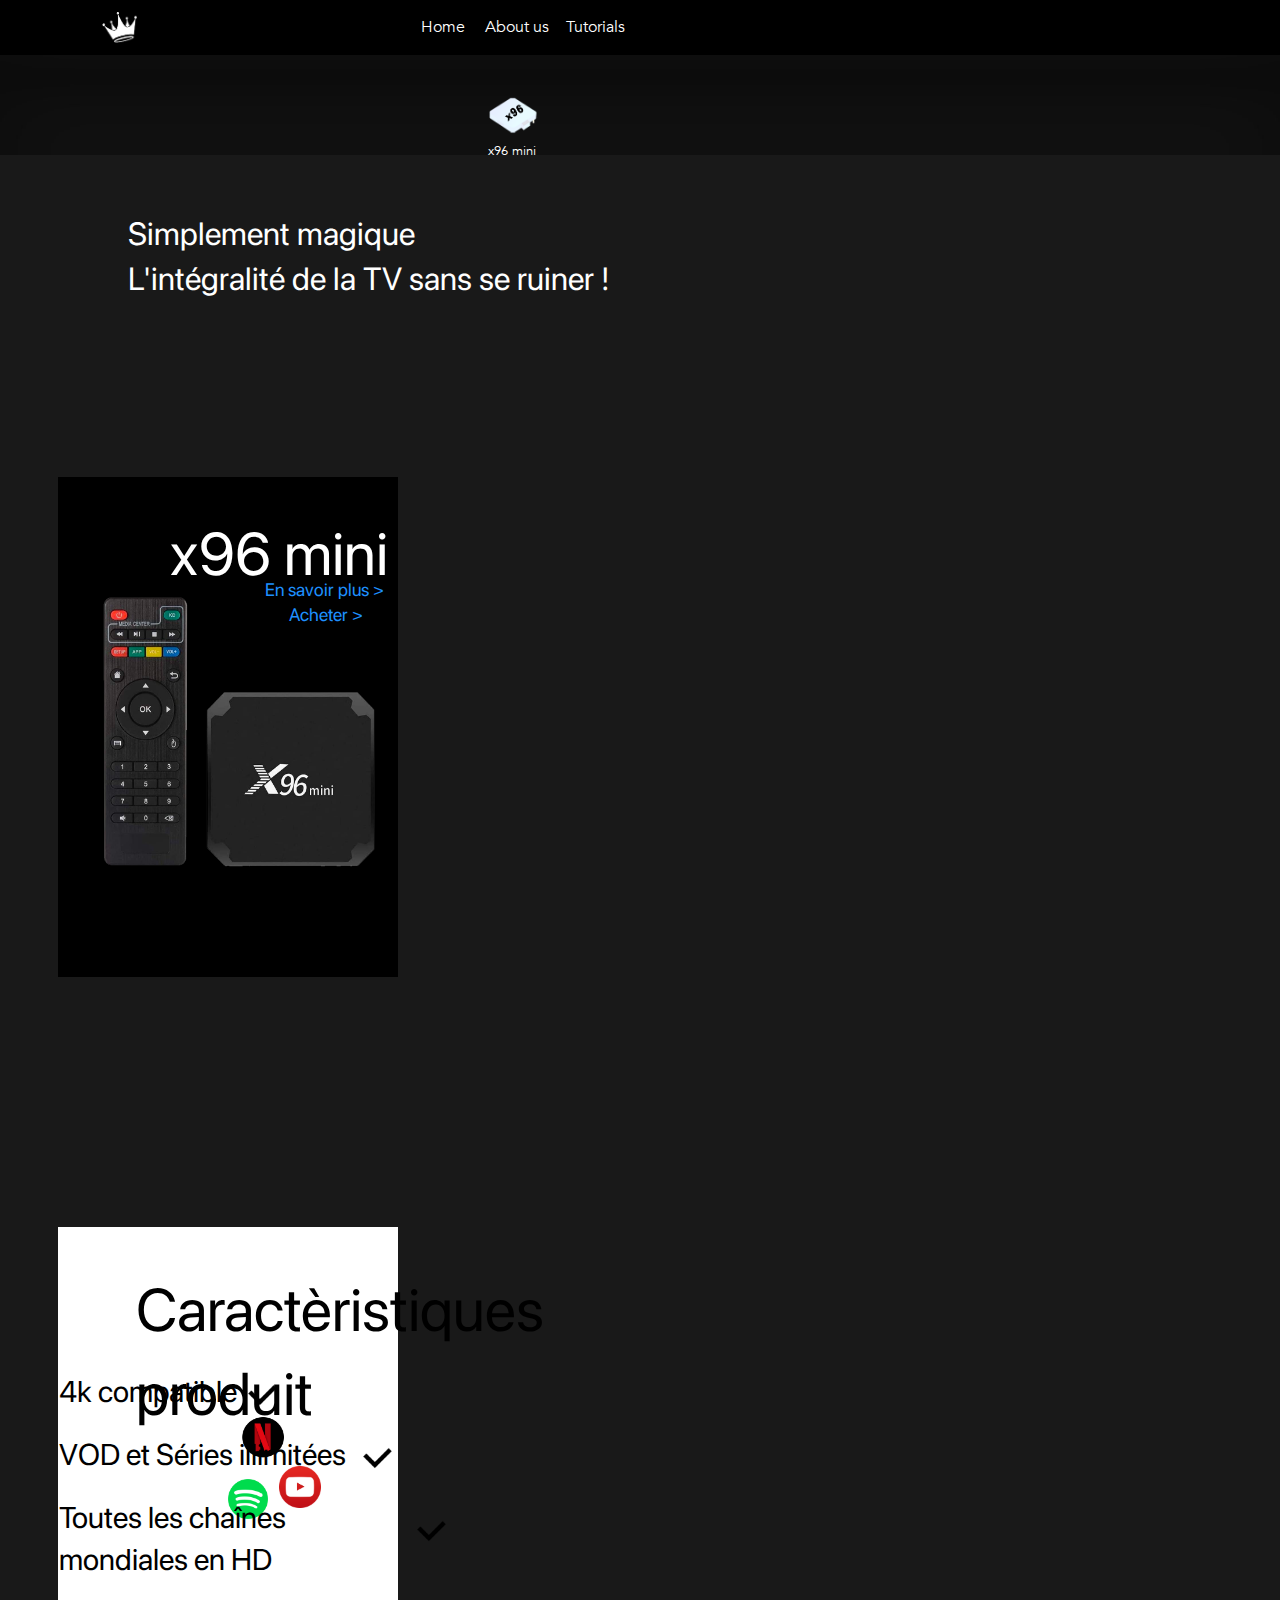
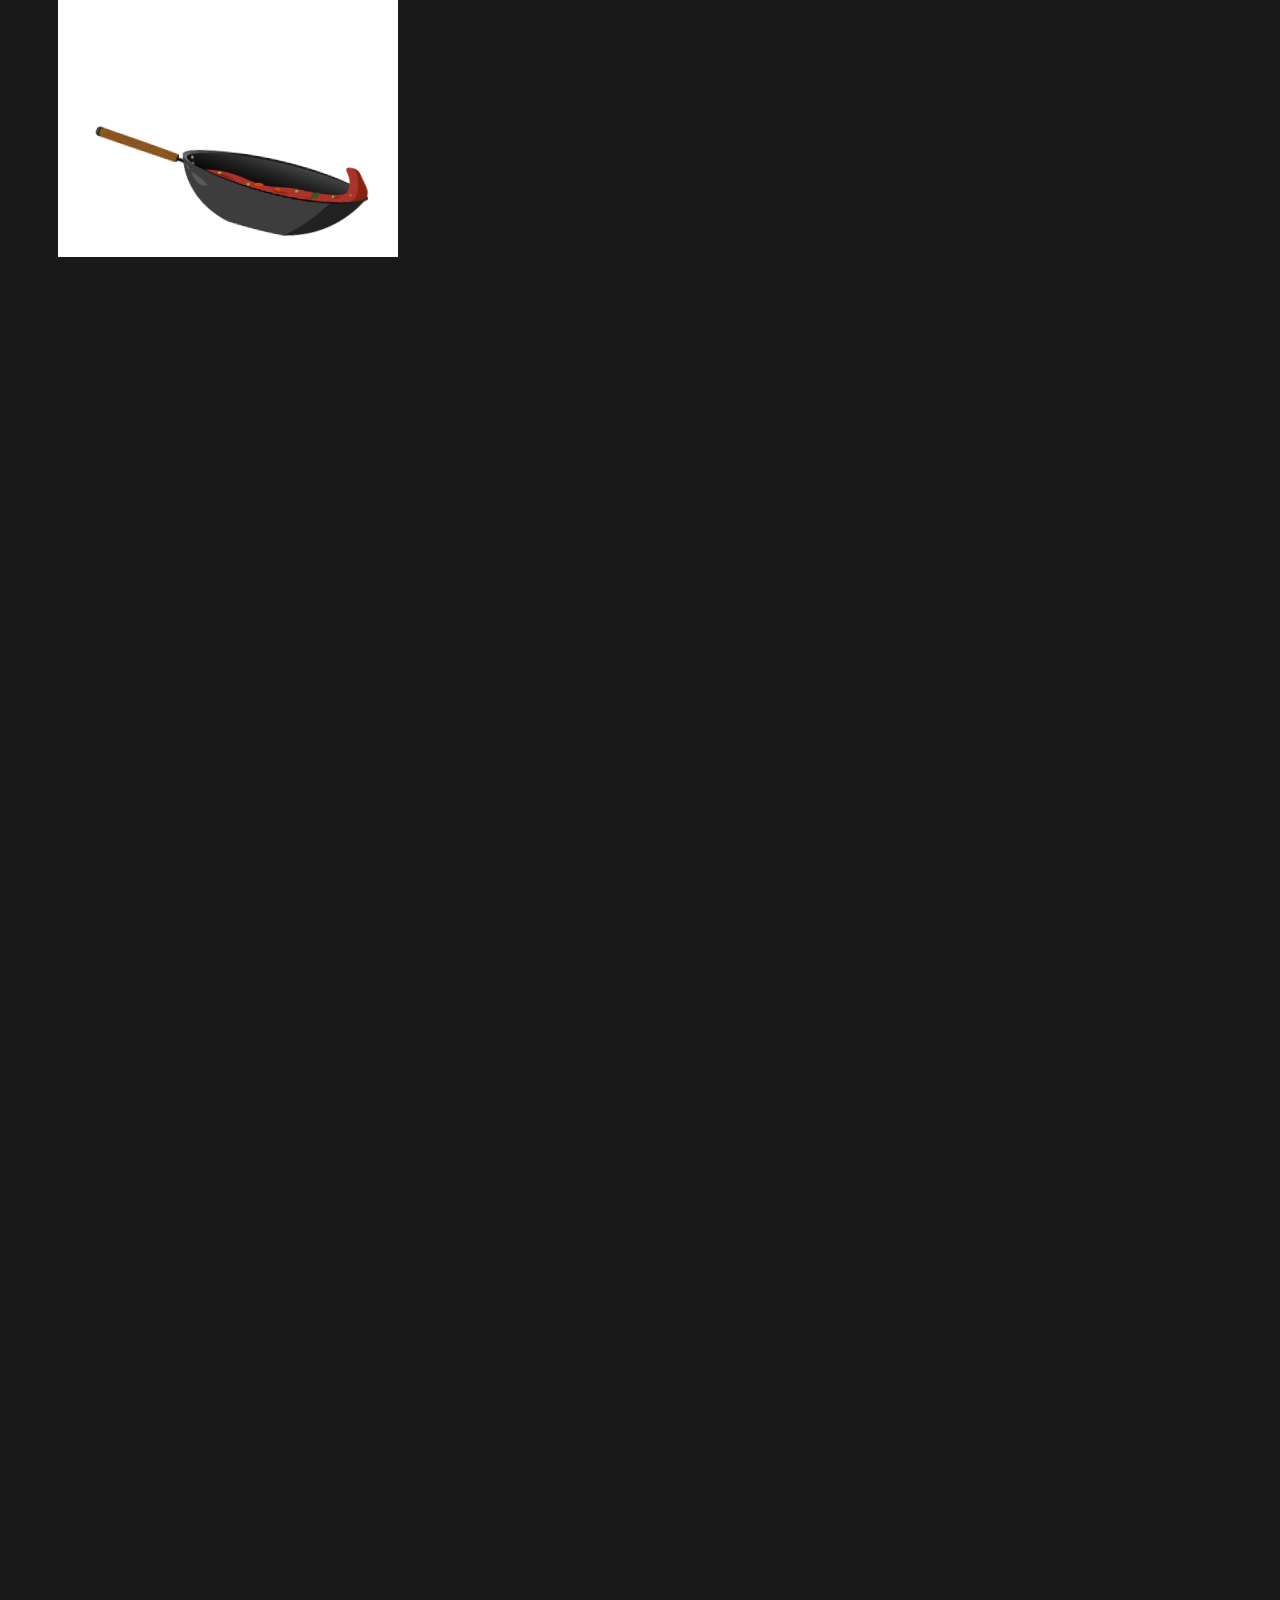
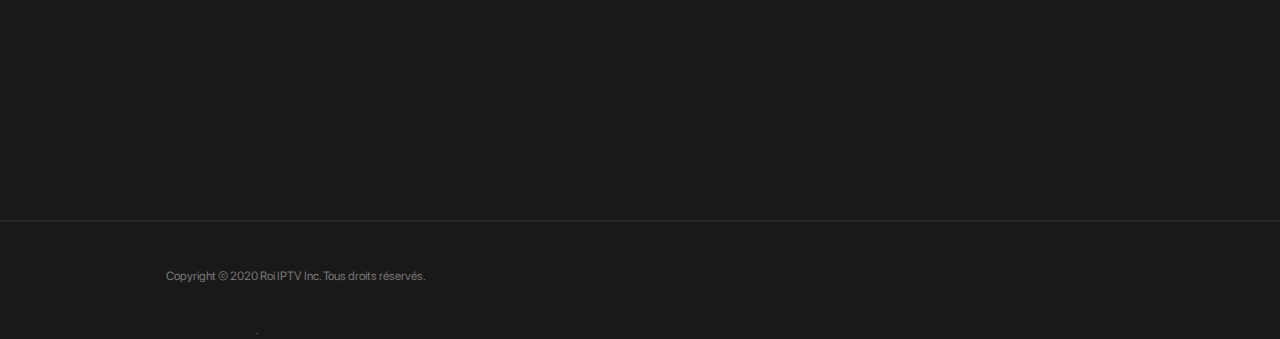
==== commit d48d9c64: "page accueil fully responsive v2" ====
--- a/index.html
+++ b/index.html
@@ -20,22 +20,25 @@
       <div class="navbar"></div>
       <img class="couronne" src="img/couronne.png" alt="logo couronne"/>
       <img class="menuiptv" src="img/menuiptv.jpg" alt="menu iptv"/>
-      <img class="logoiptv" src="img/iptvlogo.png" alt="logo iptv"/>
 
-      <a class="home" href="index.html">Home</a>
-      <a class="about" href="">About us</a>
-      <a class="tuto" href="">Tutorials</a>;
+
+
+     <div class="container-menu">
+       <a class="about" href="">About&nbsp;us</a>
+       <img class="logoiptv" src="img/iptvlogo.png" alt="logo iptv"/>
+       <a href="#first-sec" class="txt-product-scroll">x96&nbsp;mini</a>
+       <a class="home" href="index.html">Home</a>
+       <a class="tuto" href="">Tutorials</a>;
+     </div>
+
+
+
 
 
     </header>
 
     <main>
       <p class="titremagique">Simplement magique</br> L'intégralité de la TV sans se ruiner&nbsp;!</p>
-      <ul>
-        <li><a href="#first-sec" class="txt-product-scroll">x96 mini</a></li>
-      </ul>
-
-
 
 
       <div id="blackblock">
--- a/css/main.css
+++ b/css/main.css
@@ -26,7 +26,7 @@
     background-color: black;
     top: 0%;
     width: 100%;
-    height: 7%;
+    height: 55px;
     z-index: 3;
   }
 
@@ -34,7 +34,7 @@
   .menuiptv {
     position: absolute;
     top: 0%;
-    height: 22%;
+    height: 155px;
     width: 100%;
   }
 
@@ -51,8 +51,8 @@
 
   .logoiptv {
     position: absolute;
-    left: 50%;
-    top: 10.5%;
+    left: 20%;
+    top: 33%;
     z-index: 4;
     height: 75px;
     width: 70px;
@@ -116,23 +116,25 @@
     font-family: "Avenir";
     font-weight: Roman;
     text-decoration: none;
-    top: 17%;
-    left: 50.7%;
+    top: 60%;
+    left: 30%;
     z-index: 5;
 
   }
 
   .txt-product-scroll:hover {
-    position: absolute;
+
     color: dodgerblue;
-    font-size: 13px;
-    font-family: "Avenir";
-    font-weight: Roman;
-    text-decoration: none;
-    top: 17%;
-    left: 50.7%;
-    z-index: 5;
-
+
+  }
+
+  .container-menu{
+    position: absolute;
+    top:0%;
+    left:49%;
+    height:200px;
+    width:100px;
+    z-index: 5;
   }
 
   #first-sec {
@@ -153,8 +155,8 @@
     font-family: "Avenir";
     font-weight: Roman;
     text-decoration: none;
-    top: 2%;
-    left: 40%;
+    top: 10%;
+    left: -200%;
     z-index: 5;
 
   }
@@ -166,8 +168,8 @@
     font-family: "Avenir";
     font-weight: Roman;
     text-decoration: none;
-    top: 2%;
-    left: 50%;
+    top: 10%;
+    left: 20%;
     z-index: 5;
 
   }
@@ -179,8 +181,8 @@
     font-family: "Avenir";
     font-weight: Roman;
     text-decoration: none;
-    top: 2%;
-    left: 60%;
+    top: 10%;
+    left: 200%;
     z-index: 5;
 
   }
--- a/css/mobile.css
+++ b/css/mobile.css
@@ -6,6 +6,26 @@
     height:10%;
   }
 
+  .container-menu{
+    top:-0.9%;
+    left:34.5%;
+  }
+
+  .logoiptv{
+    top:40%;
+    left:40%;
+  }
+
+  .txt-product-scroll{
+    top:65%;
+    left:48%;
+  }
+
+  .txt-product-scroll:hover{
+    top:65%;
+    left:48%;
+  }
+
   #second-sec{
     top:-12%;
   }
@@ -15,33 +35,21 @@
   }
 
   .home {
-    left:28%;
+    left:-15%;
   }
 
   .about {
-    left:45%;
+    left:48.3%;
   }
 
   .tuto{
-    left:68%;
-  }
-
-  .logoiptv{
-    left:42%;
-  }
+    left:130%;
+  }
+
 
   .txt-product{
     top:-12%;
     left:20%;
-  }
-
-  .txt-product-scroll{
-    left:44.5%;
-  }
-
-  .txt-product-scroll:hover {
-    left:44.5%;
-
   }
 
   .titremagique{
@@ -76,8 +84,8 @@
 
   .x96img{
     display: block;
-    top:10%;
-    left:7%;
+    top:20%;
+    left:3%;
     height: 325px;
     width: 338px;
   }
@@ -215,23 +223,23 @@
 
 
 /* Iphone Plus */
-@media screen and (min-width: 411px) and (max-width: 600px){
-
+@media screen and (min-width: 411px) and (max-width: 699px){
+
+  .container-menu{
+    top:-0.5%;
+    left:37%;
+  }
 
   .home {
-    left:28%;
+    left:-15%;
   }
 
   .about {
-    left:45%;
+    left:48.3%;
   }
 
   .tuto{
-    left:68%;
-  }
-
-  .logoiptv{
-    left:42%;
+    left:130%;
   }
 
   .txt-product{
@@ -239,13 +247,16 @@
     left:20%;
   }
 
+  .logoiptv{
+    left:44%;
+  }
+
   .txt-product-scroll{
-    left:44.5%;
-  }
-
-  .txt-product-scroll:hover {
-    left:44.5%;
-
+    left:53%;
+  }
+
+  .txt-product-scroll:hover{
+    left:53%;
   }
 
   .titremagique{
@@ -281,8 +292,8 @@
 
   .x96img{
     display: block;
-    top:70%;
-    left:7%;
+    top:20%;
+    left:3%;
     height: 325px;
     width: 338px;
   }
@@ -422,31 +433,36 @@
 /* Iphone X */
 @media screen and (min-height: 812px) and (max-height: 900px){
 
+  .container-menu{
+    top:-0.45%;
+    left:34.1%;
+  }
+
+  .logoiptv{
+    top:48%;
+    left:44%;
+  }
+
+  .txt-product-scroll{
+    top:73%;
+    left:52%;
+  }
+
+  .txt-product-scroll:hover{
+    top:73%;
+    left:52%;
+  }
 
   .home {
-    left:28%;
+    left:-15%;
   }
 
   .about {
-    left:45%;
+    left:48.3%;
   }
 
   .tuto{
-    left:68%;
-  }
-
-  .logoiptv{
-    left:42%;
-  }
-
-
-  .txt-product-scroll{
-    left:44.5%;
-  }
-
-  .txt-product-scroll:hover {
-    left:44.5%;
-
+    left:130%;
   }
 
   .titremagique{
@@ -481,8 +497,8 @@
 
   .x96img{
     display: block;
-    top:70%;
-    left:7%;
+    top:20%;
+    left:3%;
     height: 325px;
     width: 338px;
   }
@@ -630,35 +646,8 @@
 @media screen and (min-width: 700px) and (max-width: 1200px){
 
 
-  .home {
-    left:28%;
-  }
-
-  .about {
-    left:45%;
-  }
-
-  .tuto{
-    left:68%;
-  }
-
-  .logoiptv{
-    left:45%;
-  }
-
-  .txt-product{
-    top:-12%;
-    left:20%;
-  }
-
-  .txt-product-scroll{
-    left:45.5%;
-  }
-
-  .txt-product-scroll:hover {
-    left:45.5%;
-
-  }
+
+
 
   .titremagique{
     top:20%;
@@ -832,37 +821,10 @@
 
 
 
-
+/* responsive pur */
 @media screen and (min-width: 700px) and (max-width: 1650px){
 
 
-  .home {
-    left:28%;
-  }
-
-  .about {
-    left:45%;
-  }
-
-  .tuto{
-    left:68%;
-  }
-
-  .logoiptv{
-    left:45%;
-  }
-
-
-  .txt-product-scroll{
-    left:45.5%;
-  }
-
-  .txt-product-scroll:hover {
-    left:45.5%;
-
-  }
-
-
 }
 
 
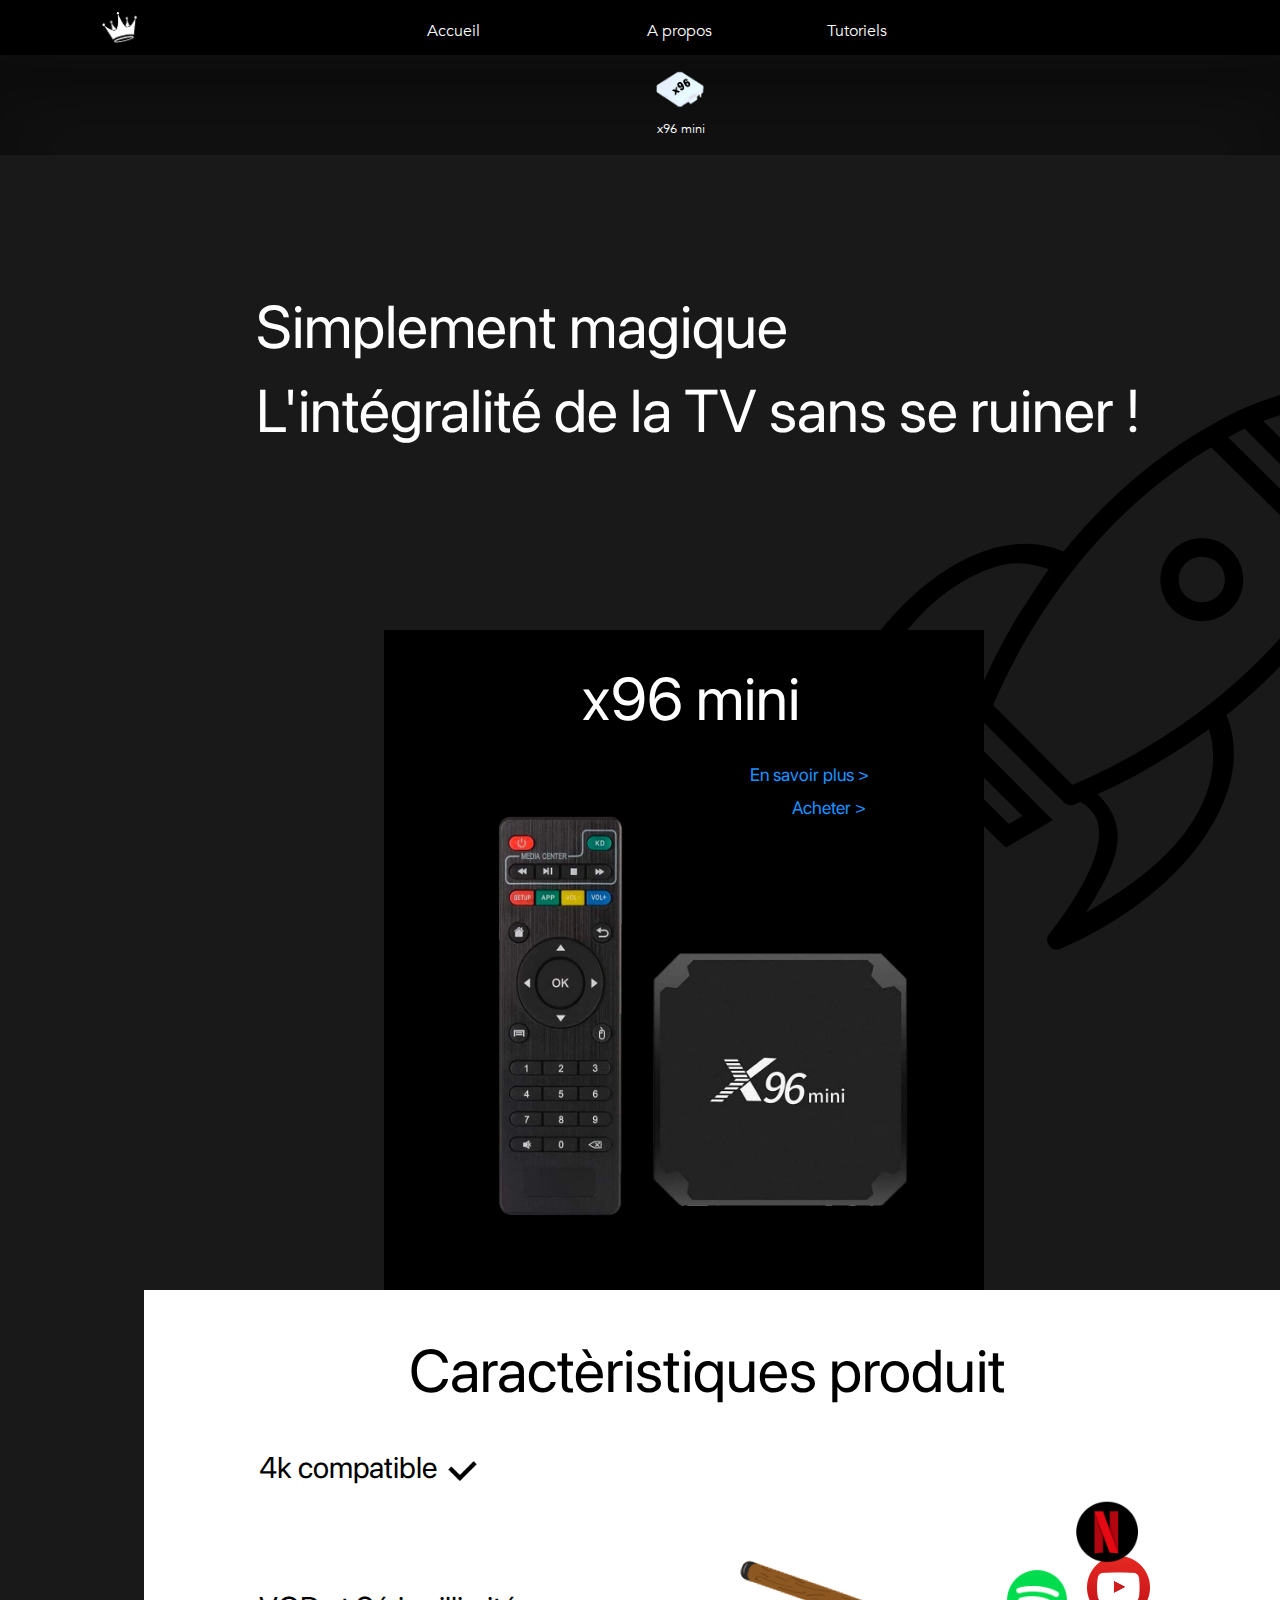
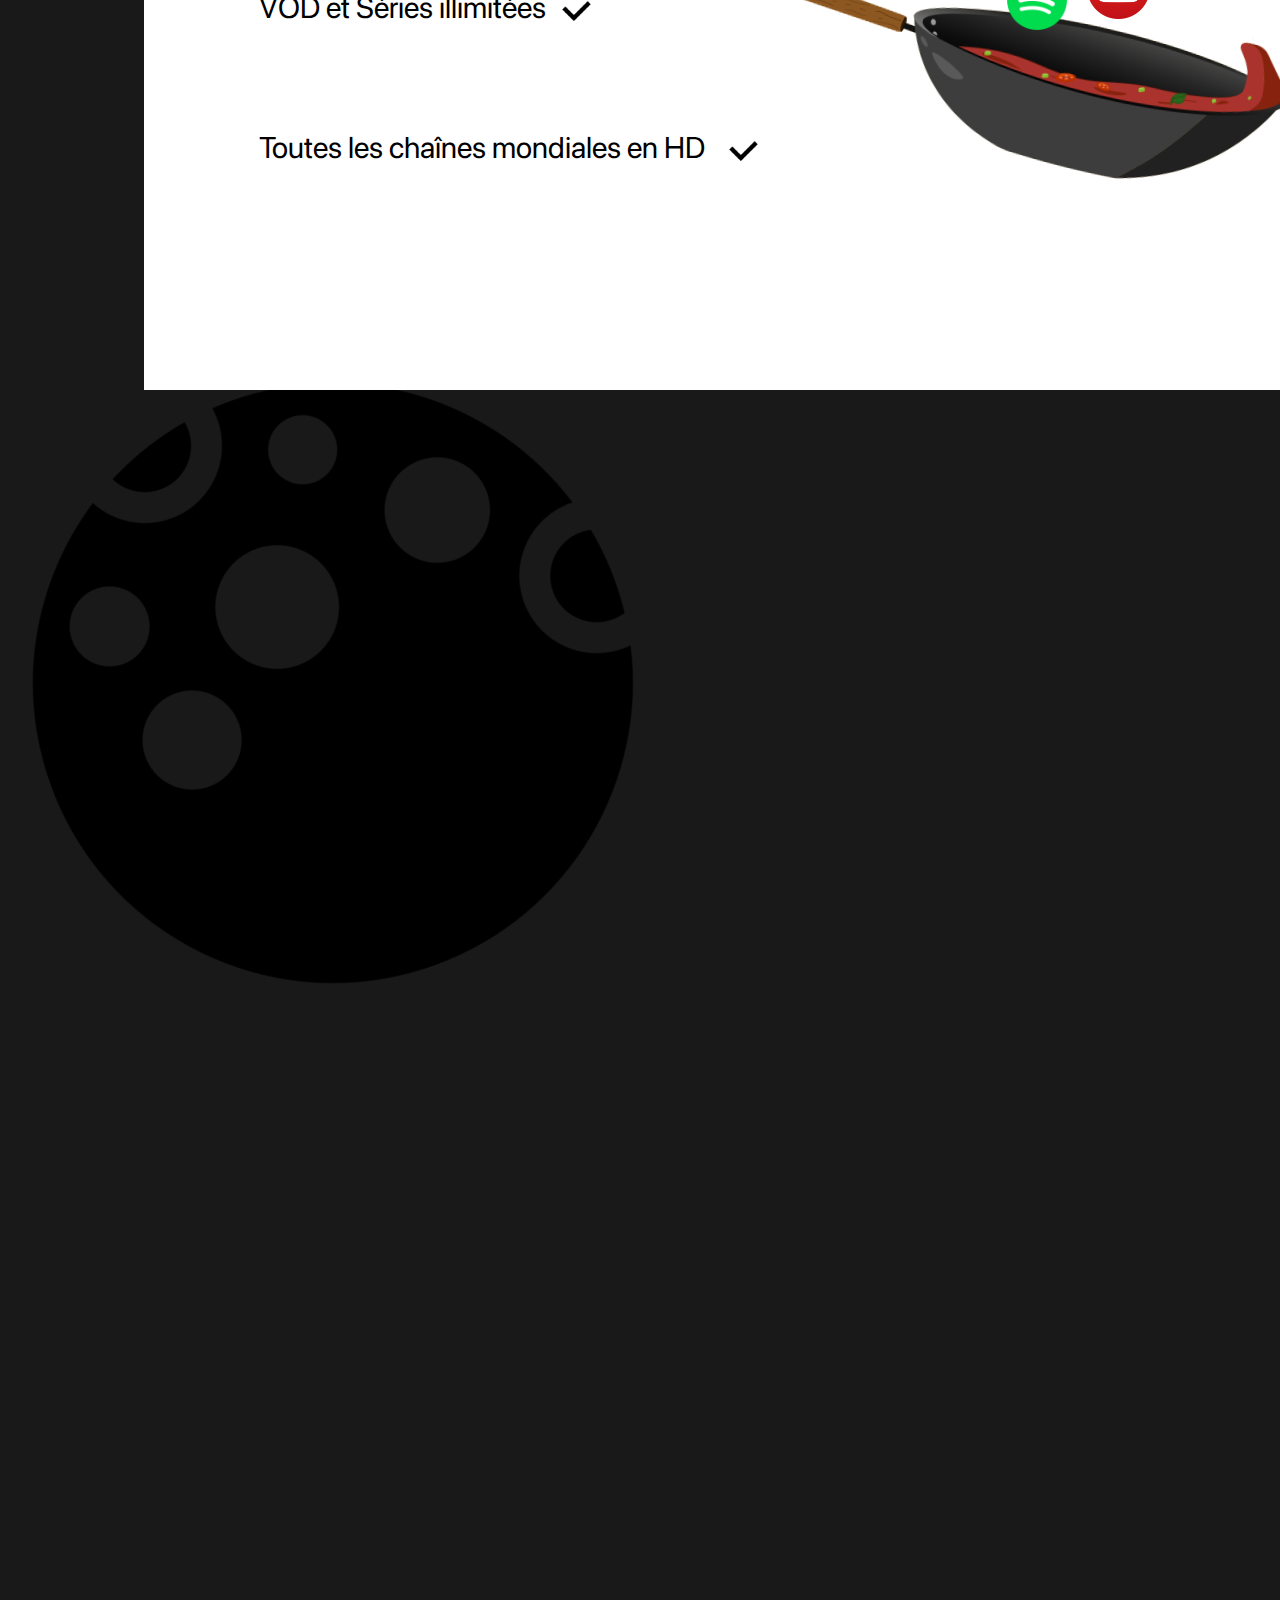
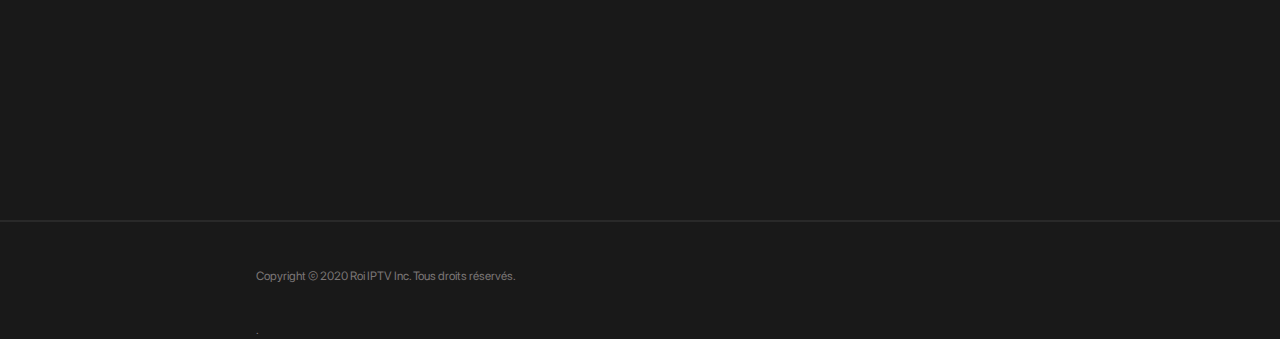
==== commit a960cf57: "roiiptv v1" ====
--- a/index.html
+++ b/index.html
@@ -4,6 +4,7 @@
   <head>
       <meta charset="utf-8">
       <title>Roi IPTV</title>
+      <link rel="icon"  type="image/png"  href="img/couronne.png">
 
       <link rel="stylesheet" href="css/normalize.css">
       <link rel="stylesheet" href="css/main.css">
@@ -24,11 +25,11 @@
 
 
      <div class="container-menu">
-       <a class="about" href="">About&nbsp;us</a>
+       <a class="about" href="">A&nbsp;propos</a>
        <img class="logoiptv" src="img/iptvlogo.png" alt="logo iptv"/>
        <a href="#first-sec" class="txt-product-scroll">x96&nbsp;mini</a>
-       <a class="home" href="index.html">Home</a>
-       <a class="tuto" href="">Tutorials</a>;
+       <a class="home" href="index.html">Accueil</a>
+       <a class="tuto" href="">Tutoriels</a>;
      </div>
 
 
--- a/css/mobile.css
+++ b/css/mobile.css
@@ -431,7 +431,7 @@
 
 
 /* Iphone X */
-@media screen and (min-height: 812px) and (max-height: 900px){
+@media screen and (min-height: 812px) and (max-height: 820px){
 
   .container-menu{
     top:-0.45%;
@@ -646,9 +646,6 @@
 @media screen and (min-width: 700px) and (max-width: 1200px){
 
 
-
-
-
   .titremagique{
     top:20%;
     left:10%;
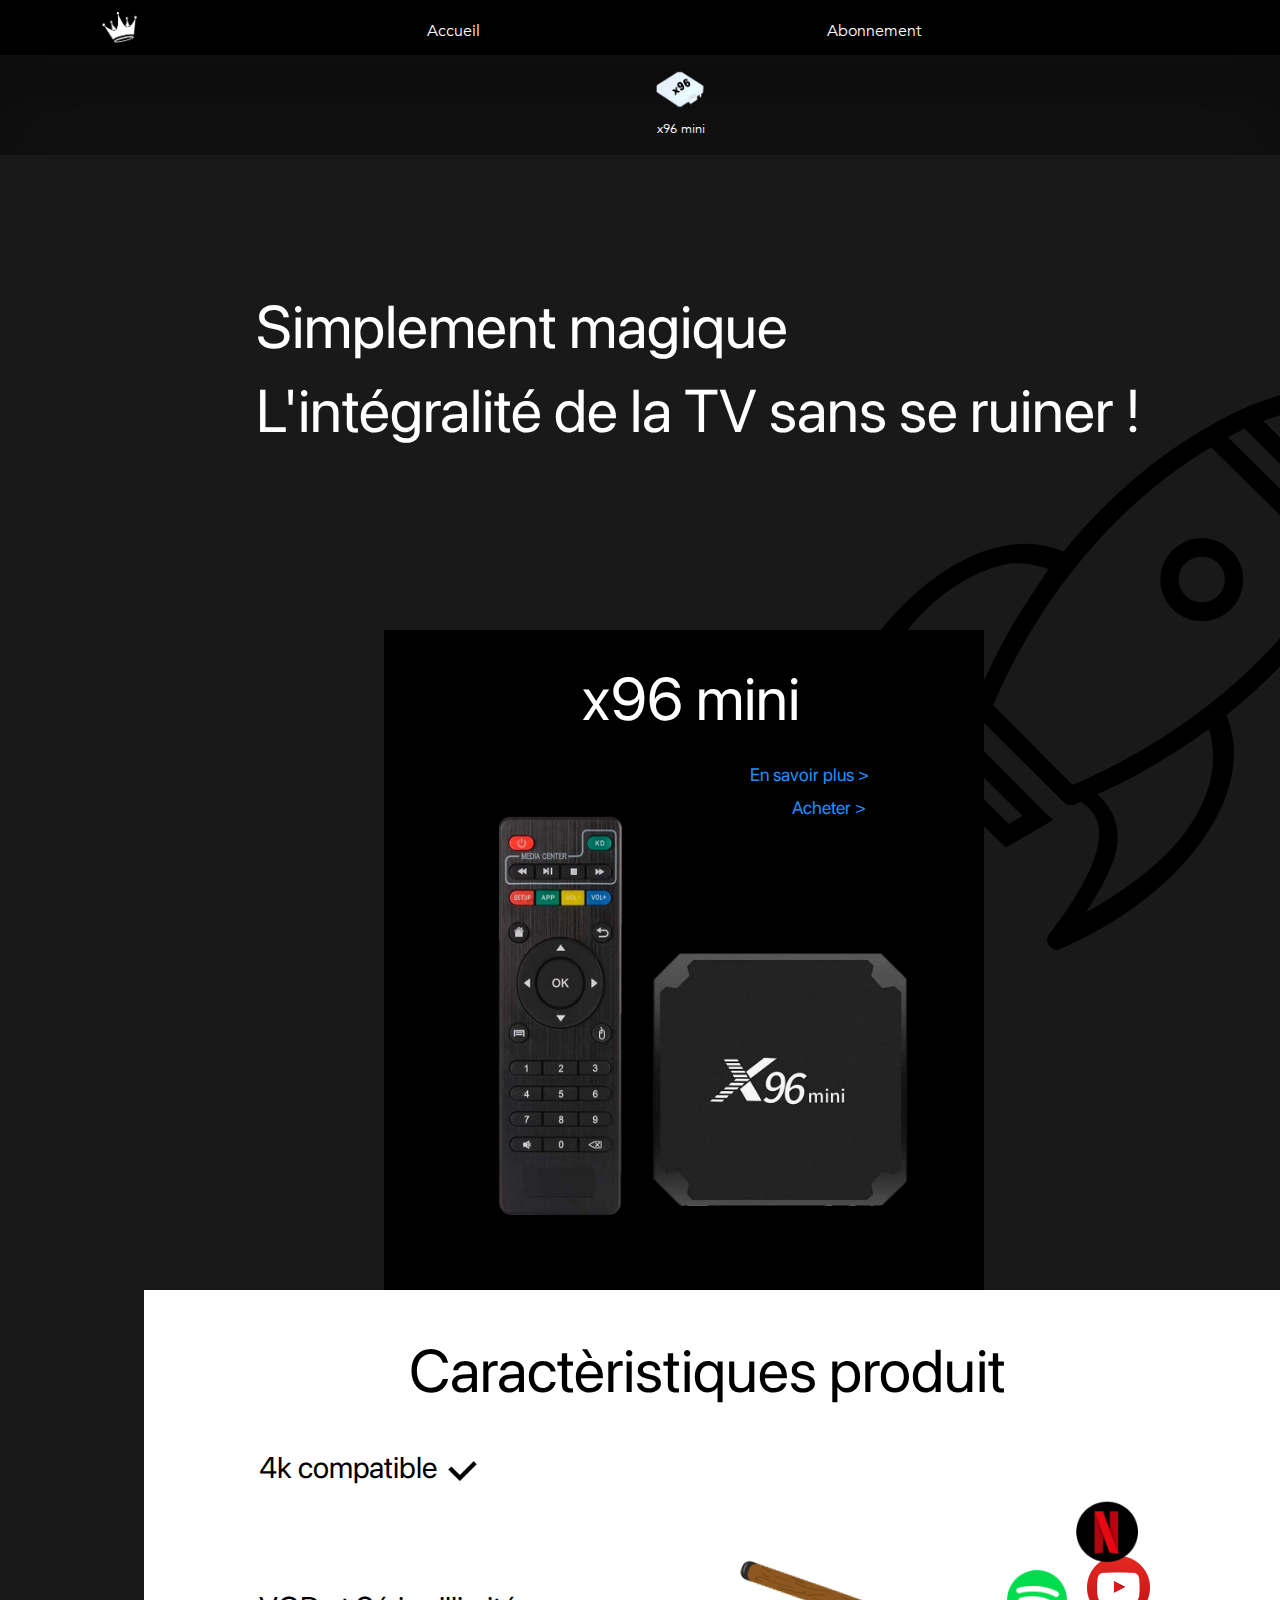
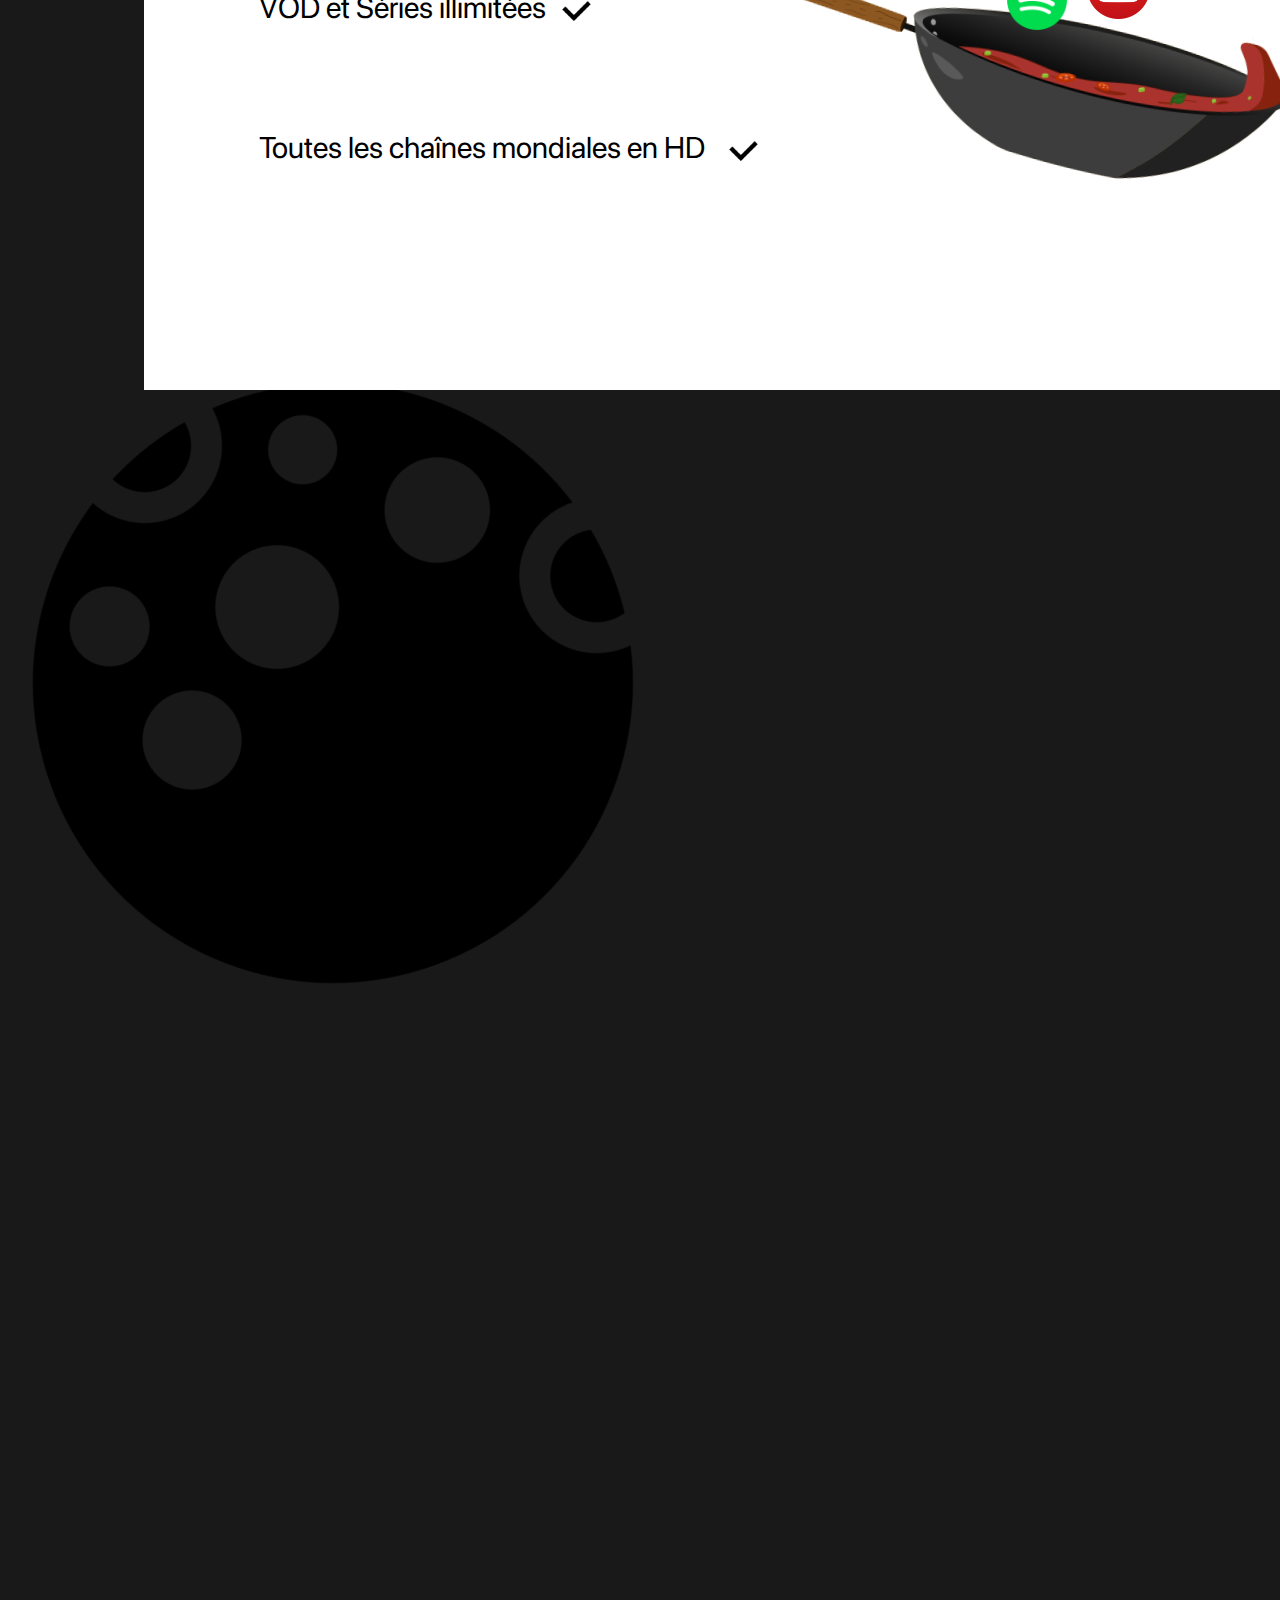
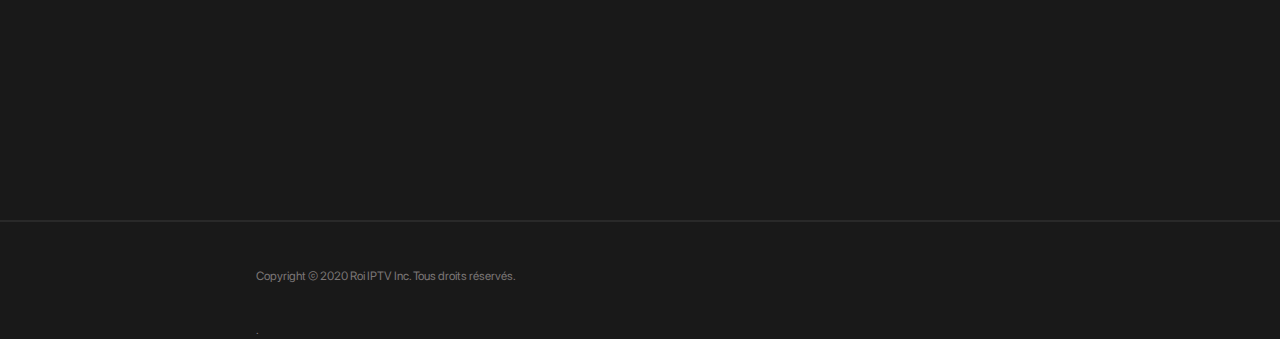
==== commit 26a414b0: "fin création blocs abonnement + slide + bloc payer pas fini" ====
--- a/index.html
+++ b/index.html
@@ -3,7 +3,7 @@
 
   <head>
       <meta charset="utf-8">
-      <title>Roi IPTV</title>
+      <title>KingTV</title>
       <link rel="icon"  type="image/png"  href="img/couronne.png">
 
       <link rel="stylesheet" href="css/normalize.css">
@@ -25,11 +25,10 @@
 
 
      <div class="container-menu">
-       <a class="about" href="">A&nbsp;propos</a>
        <img class="logoiptv" src="img/iptvlogo.png" alt="logo iptv"/>
        <a href="#first-sec" class="txt-product-scroll">x96&nbsp;mini</a>
        <a class="home" href="index.html">Accueil</a>
-       <a class="tuto" href="">Tutoriels</a>;
+       <a class="tuto" href="abonnement.html">Abonnement</a>;
      </div>
 
 
